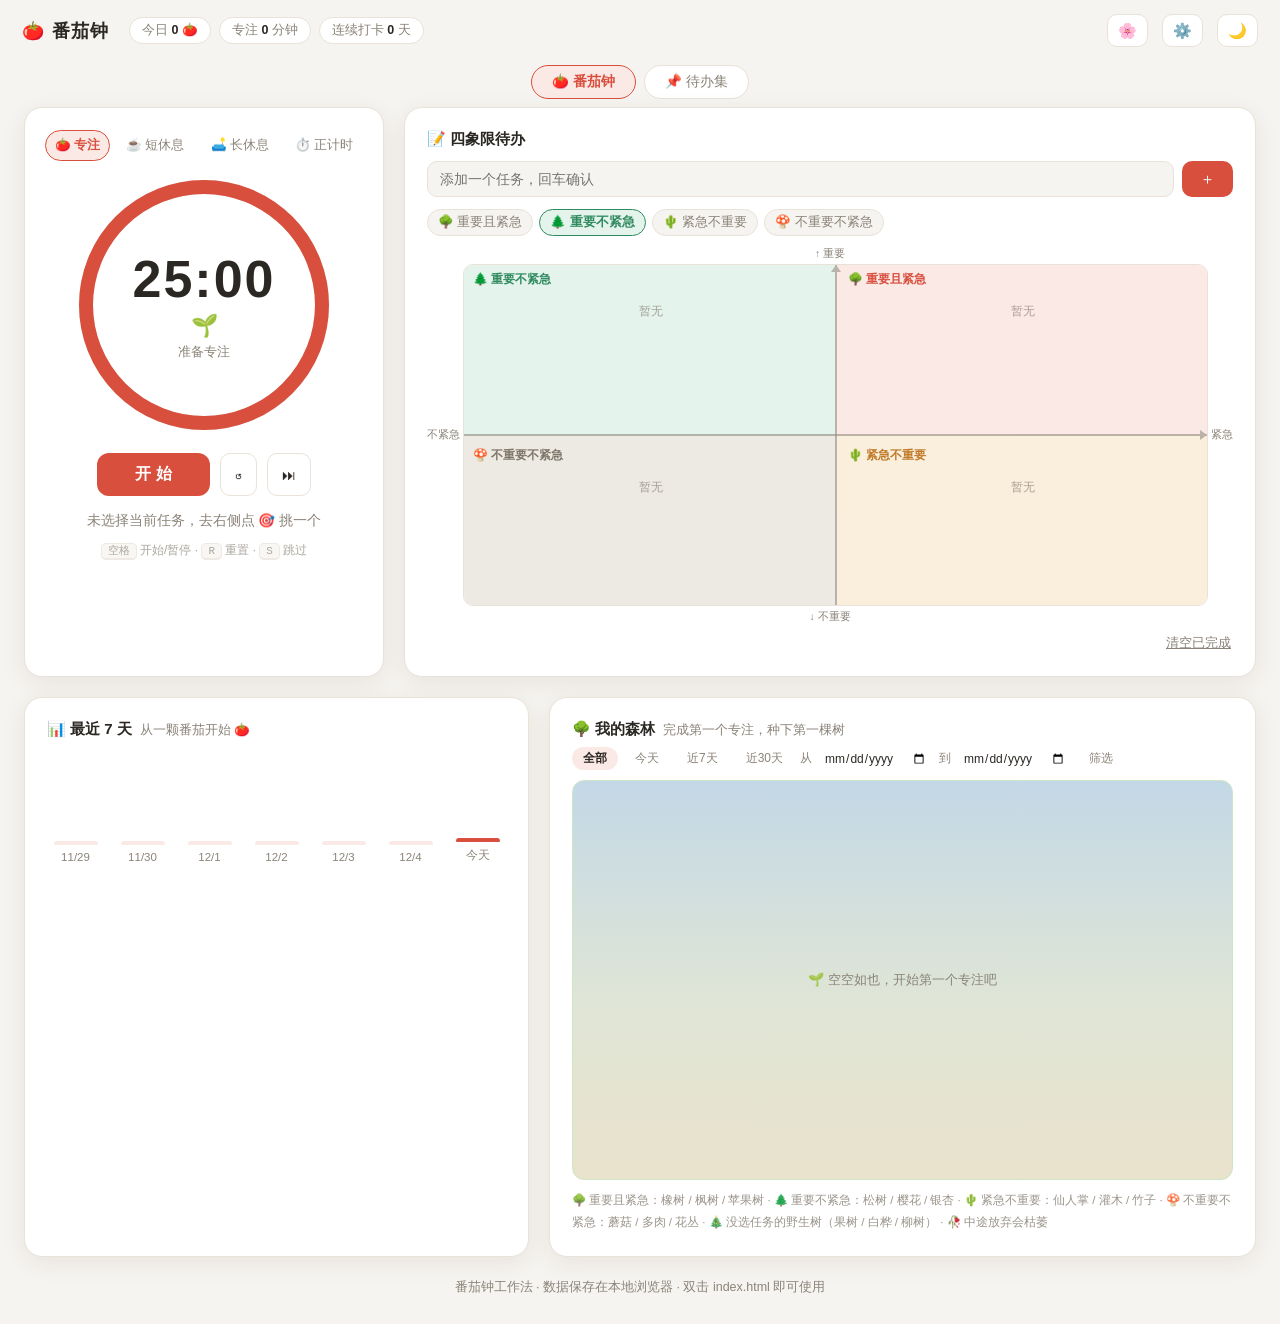
==== tomato/index.html @ 1d515e81 "初始提交" ====
<!DOCTYPE html>
<html lang="zh-CN">
<head>
  <meta charset="UTF-8">
  <meta name="viewport" content="width=device-width, initial-scale=1.0">
  <meta name="description" content="番茄钟工作法：专注计时 + 待办清单 + 每日打卡统计，数据保存在本地浏览器">
  <title>番茄钟 · 专注 + 待办</title>
  <link rel="icon" href="data:image/svg+xml,<svg xmlns='http://www.w3.org/2000/svg' viewBox='0 0 100 100'><text y='.9em' font-size='90'>🍅</text></svg>">
  <script src="xlsx.full.min.js"></script>
  <style>
    :root {
      --bg: #f6f4f0;
      --card: #ffffff;
      --text: #2b2723;
      --muted: #8a8378;
      --line: #e8e2d8;
      --accent: #d94f3d;
      --accent-soft: #fbe9e5;
      --ok: #3d9a6c;
      --ok-soft: #e4f3ec;
      --shadow: 0 6px 24px rgba(60, 40, 20, .08);
    }
    html[data-theme="dark"] {
      --bg: #1c1a18;
      --card: #262320;
      --text: #efe9e1;
      --muted: #9a9184;
      --line: #38332d;
      --accent: #e86850;
      --accent-soft: #3a2723;
      --ok: #5cba8a;
      --ok-soft: #21362b;
      --shadow: 0 6px 24px rgba(0, 0, 0, .35);
    }
    /* 阶段配色：专注红 / 短休绿 / 长休蓝 */
    html[data-phase="focus"]  { --phase: var(--accent); --phase-soft: var(--accent-soft); }
    html[data-phase="short"]  { --phase: var(--ok);     --phase-soft: var(--ok-soft); }
    html[data-phase="long"]   { --phase: #4a7fd4;       --phase-soft: rgba(74, 127, 212, .14); }
    html[data-theme="dark"][data-phase="long"] { --phase: #6f9be0; }

    * { box-sizing: border-box; margin: 0; padding: 0; }
    body {
      font-family: "Microsoft YaHei", "PingFang SC", "Segoe UI", sans-serif;
      background: var(--bg);
      color: var(--text);
      min-height: 100vh;
      transition: background .3s, color .3s;
    }
    button { font-family: inherit; cursor: pointer; }
    input { font-family: inherit; }

    /* ======== 顶栏 ======== */
    .header {
      display: flex; align-items: center; gap: 14px;
      padding: 14px 22px;
    }
    .logo { display: flex; align-items: center; gap: 8px; font-size: 18px; }
    .logo b { letter-spacing: 1px; }
    .header .chips { display: flex; gap: 8px; margin-left: 6px; flex-wrap: wrap; }
    .chip {
      font-size: 12.5px; color: var(--muted);
      background: var(--card); border: 1px solid var(--line);
      border-radius: 999px; padding: 4px 12px;
    }
    .chip b { color: var(--text); }
    .header .spacer { flex: 1; }
    .btn {
      border: 1px solid var(--line); background: var(--card); color: var(--text);
      border-radius: 10px; padding: 8px 14px; font-size: 14px;
      transition: transform .08s, box-shadow .15s;
    }
    .btn:hover { box-shadow: var(--shadow); }
    .btn:active { transform: scale(.97); }
    .btn.icon { padding: 8px 10px; font-size: 15px; line-height: 1; }

    /* ======== 主体布局 ======== */
    .layout {
      display: grid; grid-template-columns: minmax(280px, 360px) minmax(430px, 1fr);
      gap: 20px; align-items: stretch;
      padding: 8px 24px 0;
      max-width: none; margin: 0;
    }
    .card {
      background: var(--card); border: 1px solid var(--line);
      border-radius: 18px; box-shadow: var(--shadow);
      padding: 22px;
    }

    /* ======== 计时器 ======== */
    .modes { display: flex; gap: 6px; justify-content: center; margin-bottom: 14px; }
    .modes button {
      border: 1px solid transparent; background: transparent; color: var(--muted);
      border-radius: 999px; padding: 6px 9px; font-size: 12.5px; white-space: nowrap;
    }
    .modes button.active {
      background: var(--phase-soft); color: var(--phase);
      border-color: var(--phase); font-weight: bold;
    }

    .ring-wrap { display: flex; justify-content: center; }
    .ring-box { position: relative; width: 260px; height: 260px; }
    .ring-box svg { width: 100%; height: 100%; transform: rotate(-90deg); }
    .ring-track { fill: none; stroke: var(--line); }
    .ring-bar {
      fill: none; stroke: var(--phase); stroke-linecap: round;
      transition: stroke-dashoffset .3s linear, stroke .3s;
    }
    .ring-center {
      position: absolute; inset: 0;
      display: flex; flex-direction: column; align-items: center; justify-content: center; gap: 4px;
    }
    .time-text { font-size: 52px; font-weight: bold; font-variant-numeric: tabular-nums; letter-spacing: 2px; cursor: pointer; }
    .time-input {
      width: 150px; font-size: 38px; font-weight: bold; text-align: center;
      border: none; border-bottom: 2px solid var(--phase); background: transparent;
      color: var(--text); outline: none; font-family: inherit;
    }
    .sapling { font-size: 22px; height: 26px; line-height: 1.2; cursor: pointer; }
    .phase-hint { font-size: 13px; color: var(--muted); }

    .controls { display: flex; gap: 10px; justify-content: center; margin-top: 18px; }
    .btn.main {
      background: var(--phase); color: #fff; border: none;
      font-size: 16px; font-weight: bold; padding: 11px 38px; border-radius: 12px;
    }
    .current-task {
      margin-top: 16px; text-align: center; font-size: 13.5px; color: var(--muted);
      min-height: 20px; overflow: hidden; text-overflow: ellipsis; white-space: nowrap;
    }
    .current-task b { color: var(--text); }
    .kbd-hint { text-align: center; font-size: 12px; color: var(--muted); opacity: .7; margin-top: 10px; }
    kbd {
      border: 1px solid var(--line); border-bottom-width: 2px; border-radius: 5px;
      padding: 1px 6px; font-size: 11px; background: var(--bg);
    }

    /* ======== 待办 ======== */
    .todo-card h3 { font-size: 15px; margin-bottom: 12px; display: flex; align-items: center; }
    .todo-card h3 .count { margin-left: auto; font-size: 12.5px; color: var(--muted); font-weight: normal; }
    .todo-add { display: flex; gap: 8px; margin-bottom: 12px; }
    .todo-add input {
      flex: 1; border: 1px solid var(--line); border-radius: 10px;
      background: var(--bg); color: var(--text);
      padding: 9px 12px; font-size: 14px; outline: none;
    }
    .todo-add input:focus { border-color: var(--phase); }
    .todo-add button {
      border: none; background: var(--phase); color: #fff;
      border-radius: 10px; padding: 0 18px; font-size: 15px;
    }
    .q-picker { display: flex; gap: 6px; flex-wrap: wrap; margin-bottom: 10px; }
    .q-picker button {
      border: 1px solid var(--line); background: var(--bg); color: var(--muted);
      border-radius: 999px; padding: 4px 10px; font-size: 12.5px;
    }
    .q-picker button.active { font-weight: bold; color: var(--qc); border-color: var(--qc); background: var(--qbg); }
    .q-picker button[data-q="1"], .quad[data-q="1"] { --qc: #d94f3d; --qbg: #fbe9e5; }
    .q-picker button[data-q="2"], .quad[data-q="2"] { --qc: #2f8a5f; --qbg: #e4f3ec; }
    .q-picker button[data-q="3"], .quad[data-q="3"] { --qc: #c07a28; --qbg: #faeedd; }
    .q-picker button[data-q="4"], .quad[data-q="4"] { --qc: #7d7568; --qbg: #edeae3; }
    html[data-theme="dark"] .q-picker button[data-q="1"], html[data-theme="dark"] .quad[data-q="1"] { --qc: #e86850; --qbg: #3a2723; }
    html[data-theme="dark"] .q-picker button[data-q="2"], html[data-theme="dark"] .quad[data-q="2"] { --qc: #5cba8a; --qbg: #21362b; }
    html[data-theme="dark"] .q-picker button[data-q="3"], html[data-theme="dark"] .quad[data-q="3"] { --qc: #e0a055; --qbg: #3a2f21; }
    html[data-theme="dark"] .q-picker button[data-q="4"], html[data-theme="dark"] .quad[data-q="4"] { --qc: #9a9184; --qbg: #2e2b27; }
    .matrix-wrap { display: flex; flex-direction: column; }
    .ax { font-size: 10.5px; color: var(--muted); line-height: 1.4; }
    .ax-top { text-align: center; margin-bottom: 3px; }
    .ax-bottom { text-align: center; margin-top: 3px; }
    .ax-mid { display: flex; align-items: stretch; gap: 3px; }
    .ax-side { display: flex; align-items: center; flex-shrink: 0; }
    .matrix {
      position: relative; display: grid; grid-template-columns: 1fr 1fr; flex: 1;
      border: 1px solid var(--line); border-radius: 10px; overflow: hidden;
    }
    .axis-v { position: absolute; left: 50%; top: 0; bottom: 0; width: 2px; margin-left: -1px; background: var(--muted); opacity: .55; z-index: 2; }
    .axis-v::before {
      content: ""; position: absolute; top: 0; left: 50%; transform: translateX(-50%);
      border: 5px solid transparent; border-top: 0; border-bottom: 7px solid var(--muted);
    }
    .axis-h { position: absolute; top: 50%; left: 0; right: 0; height: 2px; margin-top: -1px; background: var(--muted); opacity: .55; z-index: 2; }
    .axis-h::after {
      content: ""; position: absolute; right: 0; top: 50%; transform: translateY(-50%);
      border: 5px solid transparent; border-right: 0; border-left: 7px solid var(--muted);
    }
    .quad {
      background: var(--qbg); padding: 8px 8px 10px; min-height: 170px;
      display: flex; flex-direction: column;
    }
    .quad[data-q="2"] { padding: 6px 6px 12px 9px; }
    .quad[data-q="1"] { padding: 6px 9px 12px 12px; }
    .quad[data-q="4"] { padding: 12px 6px 8px 9px; }
    .quad[data-q="3"] { padding: 12px 9px 8px 12px; }
    .quad-qhead {
      display: flex; align-items: center; gap: 4px;
      font-size: 12px; font-weight: bold; color: var(--qc); margin-bottom: 6px;
    }
    .quad-qhead .n { margin-left: auto; font-weight: normal; color: var(--muted); }
    .quad ul { list-style: none; display: flex; flex-direction: column; gap: 4px; }
    .quad .todo-item { padding: 5px; font-size: 12.5px; background: var(--card); gap: 4px; }
    .quad .todo-item.current { background: var(--phase-soft); border-color: var(--phase); }
    .quad .todo-item .pomo { font-size: 11px; }
    .quad-empty { font-size: 11.5px; color: var(--muted); opacity: .7; text-align: center; padding: 10px 0; list-style: none; }
    .qtag { border: none; background: none; font-size: 12px; padding: 0 1px; flex-shrink: 0; }

    /* ======== 截止日期标签 ======== */
    .due-btn { border: none; background: none; padding: 0; font-size: 11px; flex-shrink: 0; }
    .due-btn.none { color: var(--muted); opacity: .45; }
    .due-btn.none:hover { opacity: 1; }
    .due-chip {
      display: inline-block; padding: 2px 7px; border-radius: 999px;
      font-size: 10.5px; font-weight: bold; white-space: nowrap;
    }
    .due-chip.l0 { background: var(--line); color: var(--muted); }
    .due-chip.l1 { background: #fdf3d7; color: #a67c00; }
    .due-chip.l2 { background: #fdeadd; color: #c05621; }
    .due-chip.l3 { background: #fde3e0; color: #d23f30; }
    .due-chip.l4 { background: #d23f30; color: #fff; }
    html[data-theme="dark"] .due-chip.l1 { background: #3a331b; color: #e6c95c; }
    html[data-theme="dark"] .due-chip.l2 { background: #3c2b1a; color: #f0a868; }
    html[data-theme="dark"] .due-chip.l3 { background: #42211d; color: #ff8a7a; }
    html[data-theme="dark"] .due-chip.l4 { background: #6b1f18; color: #ffb3ab; }
    .due-input {
      border: 1px solid var(--line); background: var(--bg); color: var(--text);
      border-radius: 6px; font-size: 11px; padding: 2px 4px; outline: none; flex-shrink: 0;
    }
    .todo-item {
      display: flex; align-items: center; gap: 8px;
      border: 1px solid var(--line); border-radius: 10px; padding: 8px 10px;
      transition: background .15s, border-color .15s;
    }
    .todo-item.current { border-color: var(--phase); background: var(--phase-soft); }
    .todo-item.done { opacity: .5; }
    .todo-item .pick {
      border: none; background: none; font-size: 15px; color: var(--muted);
      padding: 2px 4px; flex-shrink: 0;
    }
    .todo-item.current .pick { color: var(--phase); }
    .todo-item .txt { flex: 1; font-size: 14px; word-break: break-all; cursor: default; }
    .todo-item.done .txt { text-decoration: line-through; }
    .todo-item .pomo { font-size: 12px; color: var(--muted); flex-shrink: 0; }
    .todo-item .del {
      border: none; background: none; color: var(--muted);
      font-size: 13px; padding: 2px 4px; opacity: .6; flex-shrink: 0;
    }
    .todo-item .del:hover { opacity: 1; color: var(--accent); }
    .todo-empty { text-align: center; color: var(--muted); font-size: 13px; padding: 26px 0; }
    .todo-foot { margin-top: 10px; text-align: right; }
    .link-btn {
      border: none; background: none; color: var(--muted); font-size: 12.5px;
      text-decoration: underline; padding: 2px;
    }
    .link-btn:hover { color: var(--accent); }

    /* ======== 最近 7 天 ======== */
    .bottom-grid {
      display: grid; grid-template-columns: minmax(280px, 5fr) 7fr; gap: 20px;
      max-width: none; margin: 20px 0 0; padding: 0 24px;
    }
    /* ======== 我的森林 ======== */
    .forest-card { transition: box-shadow .4s; }
    .forest-card.flash { animation: forest-flash 2.4s ease; }
    @keyframes forest-flash {
      0%, 100% { box-shadow: 0 0 0 0 rgba(217, 79, 61, 0); }
      18%, 62% { box-shadow: 0 0 0 4px rgba(217, 79, 61, .55); }
    }
    .forest-card h3 { font-size: 15px; margin-bottom: 12px; }
    .forest-card h3 span { font-size: 12.5px; color: var(--muted); font-weight: normal; margin-left: 8px; }
    /* 森林时间范围筛选 */
    .forest-filter {
      display: flex; align-items: center; gap: 6px; flex-wrap: wrap;
      margin: -4px 0 10px;
    }
    .ff-btn {
      border: 1.5px solid var(--border); background: var(--card); color: var(--muted);
      border-radius: 999px; padding: 3.5px 11px; font-size: 12px; line-height: 1.3;
      cursor: pointer; transition: .15s;
    }
    .ff-btn:hover { border-color: var(--phase); color: var(--text); }
    .ff-btn.active { border-color: var(--phase); background: var(--phase-soft); color: var(--text); font-weight: 600; }
    .forest-filter input[type="date"] {
      border: 1.5px solid var(--border); border-radius: 8px; background: var(--card);
      color: var(--text); font-size: 12px; padding: 2.5px 6px; font-family: inherit;
    }
    .forest-filter input[type="date"]:focus { outline: none; border-color: var(--phase); }
    .ff-dash { font-size: 11.5px; color: var(--muted); }
    .forest { min-height: 110px; }
    .forest-screen {
      position: relative; height: 400px; border-radius: 12px; overflow: hidden;
      background: linear-gradient(180deg, #c3d8e6 0%, #dfe5d6 55%, #e9e2cc 100%);
      border: 1px solid #cfe6c4;
    }
    html[data-theme="dark"] .forest-screen {
      background: linear-gradient(180deg, #121b29 0%, #17231d 58%, #1c2a20 100%);
      border-color: #2e4033;
    }
    .fs-sun {
      position: absolute; top: 12px; right: 28px; width: 96px; height: 96px; border-radius: 50%;
      background: radial-gradient(circle, rgba(255, 244, 214, .95) 0%, rgba(255, 238, 195, .4) 34%, rgba(255, 238, 195, 0) 68%);
    }
    html[data-theme="dark"] .fs-sun { display: none; }
    .fs-moon {
      display: none; position: absolute; top: 20px; right: 38px; width: 24px; height: 24px; border-radius: 50%;
      background: #d9dee3; box-shadow: inset -5px 3px 0 0 #9aa5ae, 0 0 14px 4px rgba(217, 222, 227, .25);
    }
    html[data-theme="dark"] .fs-moon { display: block; }
    .fs-stars {
      display: none; position: absolute; inset: 0 0 50%;
      background-image:
        radial-gradient(1.4px 1.4px at 12% 30%, rgba(255,255,255,.9) 50%, transparent 51%),
        radial-gradient(1px 1px at 30% 15%, rgba(255,255,255,.7) 50%, transparent 51%),
        radial-gradient(1.5px 1.5px at 55% 24%, rgba(255,255,255,.85) 50%, transparent 51%),
        radial-gradient(1px 1px at 74% 12%, rgba(255,255,255,.6) 50%, transparent 51%),
        radial-gradient(1.2px 1.2px at 88% 30%, rgba(255,255,255,.8) 50%, transparent 51%);
    }
    html[data-theme="dark"] .fs-stars { display: block; }
    .fs-cloud { position: absolute; height: 12px; border-radius: 999px; background: rgba(255, 255, 255, .75); filter: blur(3px); }
    .fs-cloud::before {
      content: ""; position: absolute; top: -6px; left: 12px; width: 20px; height: 20px;
      border-radius: 50%; background: inherit;
    }
    .fs-cloud::after {
      content: ""; position: absolute; top: -4px; right: 14px; width: 15px; height: 15px;
      border-radius: 50%; background: inherit;
    }
    .fs-cloud.c1 { top: 30px; left: 10%; width: 62px; }
    .fs-cloud.c2 { top: 60px; right: 18%; width: 46px; opacity: .7; }
    html[data-theme="dark"] .fs-cloud { background: rgba(255, 255, 255, .06); }
    .fs-hills { position: absolute; left: 0; right: 0; bottom: 0; width: 100%; height: 52%; }
    .hill-back { fill: #b7c9ac; }
    .hill-mid { fill: #94b287; }
    .hill-front { fill: #7fa374; }
    html[data-theme="dark"] .hill-back { fill: #26382c; }
    html[data-theme="dark"] .hill-mid { fill: #20302a; }
    html[data-theme="dark"] .hill-front { fill: #1a2a20; }
    .hill-mist { fill: #f2f7ee; opacity: .3; filter: blur(2px); }
    html[data-theme="dark"] .hill-mist { fill: #a8c4de; opacity: .08; }
    .fs-tree { position: absolute; transform-origin: bottom center; line-height: 0; }
    .fs-tree.new { animation: fadein .6s; }
    @keyframes fadein { from { opacity: 0; } }
    .f-more { position: absolute; right: 8px; bottom: 6px; font-size: 11px; color: var(--muted); z-index: 5; }
    .forest-screen .forest-empty {
      position: absolute; inset: 0; display: flex; align-items: center; justify-content: center;
      padding: 0; color: var(--muted); font-size: 13px;
    }
    @keyframes pop { 0% { transform: scale(0); } 70% { transform: scale(1.5); } 100% { transform: scale(1); } }
    .forest-empty { color: var(--muted); font-size: 13px; text-align: center; padding: 40px 0; }
    .forest-legend { margin-top: 10px; font-size: 11.5px; color: var(--muted); line-height: 1.9; opacity: .85; }
    .week-card h3 { font-size: 15px; margin-bottom: 14px; }
    .week-card h3 span { font-size: 12.5px; color: var(--muted); font-weight: normal; margin-left: 8px; }
    .week-bars { display: flex; align-items: flex-end; gap: 10px; height: 110px; }
    .week-col { flex: 1; display: flex; flex-direction: column; align-items: center; gap: 6px; height: 100%; justify-content: flex-end; }
    .week-bar {
      width: 100%; max-width: 44px; border-radius: 8px 8px 3px 3px;
      background: var(--phase-soft); position: relative; min-height: 3px;
      transition: height .4s;
    }
    .week-bar.today { background: var(--phase); }
    .week-bar .num {
      position: absolute; top: -20px; left: 50%; transform: translateX(-50%);
      font-size: 11.5px; color: var(--muted);
    }
    .week-lbl { font-size: 11.5px; color: var(--muted); }

    footer { text-align: center; color: var(--muted); font-size: 12.5px; padding: 22px 0 28px; }

    /* ======== 设置弹窗 ======== */
    .modal-mask {
      position: fixed; inset: 0; background: rgba(0, 0, 0, .45);
      display: flex; align-items: center; justify-content: center; z-index: 50; padding: 16px;
    }
    .modal-mask[hidden] { display: none; }
    .modal {
      background: var(--card); color: var(--text);
      border-radius: 16px; padding: 22px 24px; width: 100%; max-width: 380px;
      box-shadow: var(--shadow); max-height: 90vh; overflow-y: auto;
    }
    .modal h3 { font-size: 16px; margin-bottom: 16px; }
    .set-row { display: flex; align-items: center; justify-content: space-between; gap: 10px; padding: 8px 0; }
    .set-row label { font-size: 14px; }
    .set-row .sub { display: block; font-size: 12px; color: var(--muted); margin-top: 2px; }
    .set-row input[type="number"] {
      width: 72px; border: 1px solid var(--line); border-radius: 8px;
      background: var(--bg); color: var(--text);
      padding: 6px 8px; font-size: 14px; text-align: center; outline: none;
    }
    .switch { position: relative; width: 44px; height: 24px; flex-shrink: 0; }
    .switch input { opacity: 0; width: 0; height: 0; }
    .switch i {
      position: absolute; inset: 0; background: var(--line); border-radius: 999px;
      transition: background .2s; cursor: pointer;
    }
    .switch i::after {
      content: ""; position: absolute; top: 3px; left: 3px;
      width: 18px; height: 18px; border-radius: 50%; background: #fff;
      transition: left .2s; box-shadow: 0 1px 3px rgba(0,0,0,.3);
    }
    .switch input:checked + i { background: var(--phase); }
    .switch input:checked + i::after { left: 23px; }
    .modal .divider { border: none; border-top: 1px solid var(--line); margin: 12px 0; }
    .modal-actions { display: flex; gap: 8px; justify-content: flex-end; margin-top: 16px; }
    .modal-actions .left { margin-right: auto; display: flex; gap: 8px; }
    .danger { color: var(--accent) !important; }

    /* ======== 生理周期 ======== */
    .p-pred { background: var(--bg); border-radius: 12px; padding: 12px 14px; margin-bottom: 12px; }
    .p-pred .row { display: flex; justify-content: space-between; gap: 10px; font-size: 13px; padding: 3px 0; }
    .p-pred .row .lbl { color: var(--muted); flex-shrink: 0; }
    .p-badge {
      display: inline-block; background: var(--accent-soft); color: var(--accent);
      border-radius: 999px; padding: 3px 12px; font-size: 12.5px; font-weight: bold; margin-bottom: 10px;
    }
    .p-sect { font-size: 12.5px; color: var(--muted); margin: 4px 0 6px; }
    .p-records { max-height: 150px; overflow-y: auto; }
    .p-rec { display: flex; align-items: center; gap: 8px; padding: 6px 4px; font-size: 13.5px; border-bottom: 1px dashed var(--line); }
    .p-rec .len { margin-left: auto; font-size: 12px; color: var(--muted); }
    .p-rec .del { border: none; background: none; color: var(--muted); font-size: 12px; padding: 2px 4px; opacity: .6; }
    .p-rec .del:hover { opacity: 1; color: var(--accent); }
    .p-add { display: flex; gap: 8px; margin: 12px 0; }
    .p-add input[type="date"] {
      flex: 1; border: 1px solid var(--line); border-radius: 10px;
      background: var(--bg); color: var(--text); padding: 8px 10px; font-size: 13.5px; outline: none;
    }
    select {
      border: 1px solid var(--line); border-radius: 8px;
      background: var(--bg); color: var(--text); padding: 6px 8px; font-size: 13px; outline: none;
    }
    .p-disclaim { font-size: 11.5px; color: var(--muted); line-height: 1.8; margin-top: 10px; }
    .p-empty-tip { font-size: 13px; color: var(--muted); text-align: center; padding: 18px 0 8px; }

    /* ======== 树种选择 ======== */
    .tree-grid { display: grid; grid-template-columns: repeat(5, 1fr); gap: 8px; max-height: 56vh; overflow-y: auto; }
    .tree-opt {
      border: 1px solid var(--line); background: var(--bg); color: var(--muted);
      border-radius: 10px; padding: 6px 2px 4px; cursor: pointer;
      display: flex; flex-direction: column; align-items: center; gap: 2px;
      font-size: 11px;
    }
    .tree-opt:hover { border-color: var(--phase); }
    .tree-opt.active { border-color: var(--phase); background: var(--phase-soft); color: var(--text); font-weight: bold; }
    .tree-opt .tree-dice { height: 46px; display: flex; align-items: center; font-size: 26px; }

    /* ======== 视图切换 ======== */
    .views { display: flex; gap: 8px; justify-content: center; padding: 4px 20px 0; }
    .views button {
      border: 1px solid var(--line); background: var(--card); color: var(--muted);
      border-radius: 999px; padding: 7px 20px; font-size: 13.5px;
    }
    .views button.active { color: var(--accent); border-color: var(--accent); background: var(--accent-soft); font-weight: bold; }

    /* ======== 待办集 ======== */
    .sets-page { max-width: 640px; margin: 14px auto 0; padding: 0 20px 10px; display: flex; flex-direction: column; gap: 18px; }
    .set-group { background: var(--card); border: 1px solid var(--line); border-radius: 16px; box-shadow: var(--shadow); overflow: hidden; }
    .set-head { display: flex; align-items: center; gap: 8px; padding: 12px 14px; border-left: 5px solid var(--gc, var(--accent)); }
    .set-head .gname { font-size: 15px; font-weight: bold; }
    .set-head .gstat { font-size: 12px; color: var(--muted); }
    .set-head .spacer { flex: 1; }
    .set-head button { border: none; background: none; color: var(--muted); font-size: 15px; padding: 2px 6px; }
    .set-head button:hover { color: var(--text); }
    .set-body { padding: 0 12px 12px; display: flex; flex-direction: column; gap: 8px; }
    .habit-card {
      display: flex; align-items: center; gap: 10px;
      background: color-mix(in srgb, var(--gc, var(--accent)) 12%, var(--card));
      border: 1px solid var(--line); border-left: 4px solid var(--gc, var(--accent));
      border-radius: 12px; padding: 10px 12px;
    }
    .h-main { flex: 1; min-width: 0; }
    .h-name { font-size: 14.5px; font-weight: bold; overflow: hidden; text-overflow: ellipsis; white-space: nowrap; }
    .h-sub { font-size: 12px; color: var(--muted); margin-top: 2px; }
    .h-ring {
      width: 36px; height: 36px; border-radius: 50%; flex-shrink: 0;
      background: conic-gradient(var(--gc, var(--accent)) calc(var(--p, 0) * 1%), var(--line) 0);
      display: flex; align-items: center; justify-content: center;
    }
    .h-ring i {
      width: 26px; height: 26px; border-radius: 50%; background: var(--card);
      display: flex; align-items: center; justify-content: center;
      font-style: normal; font-size: 8.5px; color: var(--muted);
    }
    .h-btn {
      border: none; background: var(--gc, var(--accent)); color: #fff;
      border-radius: 10px; padding: 8px 14px; font-size: 14px; font-weight: bold; flex-shrink: 0;
    }
    .h-btn:disabled { opacity: .5; }
    .h-mini {
      border: 1px solid var(--line); background: var(--card); color: var(--muted);
      border-radius: 8px; padding: 6px 9px; font-size: 12px; flex-shrink: 0;
    }
    .h-del { border: none; background: none; color: var(--muted); opacity: .55; font-size: 13px; flex-shrink: 0; padding: 4px 2px; }
    .h-del:hover { opacity: 1; color: var(--accent); }
    .h-form { display: flex; gap: 6px; align-items: center; flex-wrap: wrap; }
    .h-form input {
      flex: 1; min-width: 0; border: 1px solid var(--line); border-radius: 10px;
      background: var(--bg); color: var(--text); padding: 8px 10px; font-size: 13px; outline: none;
    }
    .h-form input[type="number"] { flex: 0 0 64px; text-align: center; }
    .h-form select { flex-shrink: 0; font-size: 12.5px; }
    .h-unit { font-size: 11px; color: var(--muted); flex-shrink: 0; align-self: center; }
    .sets-add { display: flex; gap: 8px; justify-content: center; align-items: center; }
    .sets-add button { border: 1px dashed var(--line); background: none; color: var(--muted); border-radius: 12px; padding: 10px 22px; font-size: 13.5px; }
    .sets-add button:hover { color: var(--accent); border-color: var(--accent); }
    .sets-empty { text-align: center; color: var(--muted); font-size: 13px; padding: 40px 0; }

    /* ======== 圆盘取色器 ======== */
    .color-pop {
      position: fixed; z-index: 60; background: var(--card); color: var(--text);
      border: 1px solid var(--line); border-radius: 12px; box-shadow: var(--shadow);
      padding: 12px; width: 176px; display: flex; flex-direction: column; gap: 8px;
    }
    .color-pop[hidden] { display: none; }
    .cp-wrap { position: relative; align-self: center; }
    #wheelCv { width: 150px; height: 150px; border-radius: 50%; cursor: crosshair; display: block; }
    .cp-marker {
      position: absolute; width: 12px; height: 12px; border: 2.5px solid #fff;
      border-radius: 50%; box-shadow: 0 0 4px rgba(0, 0, 0, .5);
      pointer-events: none; transform: translate(-50%, 50%);
    }
    .color-pop input[type="range"] { width: 100%; accent-color: var(--phase); }
    .cp-row { display: flex; align-items: center; gap: 8px; }
    .cp-preview {
      width: 28px; height: 28px; border-radius: 8px; flex-shrink: 0;
      border: 1px solid var(--line); display: inline-block;
    }
    .cp-hex { font-size: 12px; color: var(--muted); text-transform: uppercase; }
    .cp-presets { display: flex; gap: 6px; justify-content: center; }
    .cp-presets i {
      width: 20px; height: 20px; border-radius: 50%; cursor: pointer;
      border: 1px solid rgba(0, 0, 0, .12);
    }
    .cp-presets i:hover { transform: scale(1.15); }
    .cp-actions { display: flex; justify-content: flex-end; gap: 6px; }
    .cp-btn { border: 1px solid var(--line); }

    /* ======== 响应式 ======== */
    @media (max-width: 820px) {
      .layout { grid-template-columns: 1fr; }
      .bottom-grid { grid-template-columns: 1fr; }
      .header { flex-wrap: wrap; }
      .time-text { font-size: 44px; }
    }

    /* 完成时标题闪烁提醒 */
    body.flash .time-text { animation: blink .5s step-end infinite alternate; }
    @keyframes blink { 50% { opacity: .25; } }
  </style>
</head>
<body>

  <!-- ======== 顶栏 ======== -->
  <header class="header">
    <div class="logo"><span>🍅</span><b>番茄钟</b></div>
    <div class="chips">
      <span class="chip">今日 <b id="chipToday">0</b> 🍅</span>
      <span class="chip">专注 <b id="chipMinutes">0</b> 分钟</span>
      <span class="chip">连续打卡 <b id="chipStreak">0</b> 天</span>
    </div>
    <div class="spacer"></div>
    <button class="btn icon" id="periodBtn" title="生理周期">🌸</button>
    <button class="btn icon" id="settingsBtn" title="设置">⚙️</button>
    <button class="btn icon" id="themeBtn" title="切换亮色 / 暗色主题">🌙</button>
  </header>

  <!-- ======== 视图切换 ======== -->
  <nav class="views" id="views">
    <button data-view="timer" class="active" type="button">🍅 番茄钟</button>
    <button data-view="sets" type="button">📌 待办集</button>
  </nav>

  <!-- ======== 番茄钟视图 ======== -->
  <div id="viewTimer">
  <div class="layout">

    <!-- 计时器 -->
    <section class="card">
      <div class="modes" id="modes">
        <button data-phase="focus" class="active" type="button">🍅 专注</button>
        <button data-phase="short" type="button">☕ 短休息</button>
        <button data-phase="long" type="button">🛋️ 长休息</button>
        <button data-phase="up" type="button">⏱️ 正计时</button>
      </div>

      <div class="ring-wrap">
        <div class="ring-box">
          <svg viewBox="0 0 260 260">
            <circle class="ring-track" cx="130" cy="130" r="118" stroke-width="14"></circle>
            <circle class="ring-bar" id="ringBar" cx="130" cy="130" r="118" stroke-width="14"></circle>
          </svg>
            <div class="ring-center">
              <div class="time-text" id="timeText">25:00</div>
              <input class="time-input" id="timeInput" type="number" min="1" max="180" hidden>
              <div class="sapling" id="sapling">🌱</div>
              <div class="phase-hint" id="phaseHint">准备专注</div>
            </div>
        </div>
      </div>

      <div class="controls">
        <button class="btn main" id="startBtn">开 始</button>
        <button class="btn" id="resetBtn" title="重置当前阶段">↺</button>
        <button class="btn" id="skipBtn" title="跳过当前阶段">⏭</button>
      </div>

      <div class="current-task" id="currentTask">未选择当前任务，去右侧点 🎯 挑一个</div>
      <div class="kbd-hint"><kbd>空格</kbd> 开始/暂停 · <kbd>R</kbd> 重置 · <kbd>S</kbd> 跳过</div>
    </section>

    <!-- 待办清单 -->
    <section class="card todo-card">
      <h3>📝 四象限待办 <span class="count" id="todoCount"></span></h3>
      <div class="todo-add">
        <input id="todoInput" type="text" maxlength="80" placeholder="添加一个任务，回车确认" autocomplete="off">
        <button id="todoAddBtn" title="添加">＋</button>
      </div>
      <div class="q-picker" id="qPicker" title="选择新任务放入的象限（横轴：紧急程度，纵轴：重要程度）">
        <button data-q="1" type="button">🌳 重要且紧急</button>
        <button data-q="2" type="button" class="active">🌲 重要不紧急</button>
        <button data-q="3" type="button">🌵 紧急不重要</button>
        <button data-q="4" type="button">🍄 不重要不紧急</button>
      </div>
      <div class="matrix-wrap">
        <div class="ax ax-top">↑ 重要</div>
        <div class="ax-mid">
          <span class="ax ax-side">不紧急</span>
          <div class="matrix" id="matrix">
            <div class="axis-v"></div>
            <div class="axis-h"></div>
          </div>
          <span class="ax ax-side">紧急</span>
        </div>
        <div class="ax ax-bottom">↓ 不重要</div>
      </div>
      <div class="todo-foot"><button class="link-btn" id="clearDoneBtn">清空已完成</button></div>
    </section>
  </div>

  <!-- ======== 统计与森林 ======== -->
  <div class="bottom-grid">
    <section class="card week-card">
      <h3>📊 最近 7 天<span id="weekSummary"></span></h3>
      <div class="week-bars" id="weekBars"></div>
    </section>

    <section class="card forest-card">
      <h3>🌳 我的森林<span id="forestSummary"></span></h3>
      <div class="forest-filter" id="forestFilter">
        <button type="button" class="ff-btn active" data-r="all">全部</button>
        <button type="button" class="ff-btn" data-r="today">今天</button>
        <button type="button" class="ff-btn" data-r="d7">近7天</button>
        <button type="button" class="ff-btn" data-r="d30">近30天</button>
        <span class="ff-dash">从</span><input type="date" id="ffFrom" title="开始日期（含）">
        <span class="ff-dash">到</span><input type="date" id="ffTo" title="结束日期（含）">
        <button type="button" class="ff-btn" data-r="apply">筛选</button>
        <button type="button" class="ff-btn" data-r="clear" hidden>× 清除范围</button>
      </div>
      <div class="forest" id="forestBox"></div>
      <div class="forest-legend">🌳 重要且紧急：橡树 / 枫树 / 苹果树 · 🌲 重要不紧急：松树 / 樱花 / 银杏 · 🌵 紧急不重要：仙人掌 / 灌木 / 竹子 · 🍄 不重要不紧急：蘑菇 / 多肉 / 花丛 · 🎄 没选任务的野生树（果树 / 白桦 / 柳树） · 🥀 中途放弃会枯萎</div>
    </section>
  </div>
  </div><!-- /viewTimer -->

  <!-- ======== 待办集视图 ======== -->
  <div id="viewSets" hidden>
    <div class="sets-page" id="setsPage"></div>
  </div>

  <footer>番茄钟工作法 · 数据保存在本地浏览器 · 双击 index.html 即可使用</footer>

  <!-- ======== 设置弹窗 ======== -->
  <div class="modal-mask" id="settingsMask" hidden>
    <div class="modal">
      <h3>⚙️ 设置</h3>
      <div class="set-row">
        <label>专注时长（分钟）</label>
        <input type="number" id="setFocus" min="1" max="180">
      </div>
      <div class="set-row">
        <label>短休息（分钟）</label>
        <input type="number" id="setShort" min="1" max="60">
      </div>
      <div class="set-row">
        <label>长休息（分钟）</label>
        <input type="number" id="setLong" min="1" max="120">
      </div>
      <div class="set-row">
        <label>每几轮进入长休息</label>
        <input type="number" id="setLongEvery" min="2" max="10">
      </div>
      <div class="set-row">
        <label>截止·红色标签（小时内）</label>
        <input type="number" id="setDueH" min="1" max="72">
      </div>
      <div class="set-row">
        <label>截止·橙色标签（天内）</label>
        <input type="number" id="setDue3" min="1" max="30">
      </div>
      <div class="set-row">
        <label>截止·黄色标签（天内）</label>
        <input type="number" id="setDue7" min="1" max="30">
      </div>
      <hr class="divider">
      <div class="set-row">
        <label>自动开始下一阶段<span class="sub">专注结束自动进入休息，休息结束自动开始下一轮</span></label>
        <span class="switch"><input type="checkbox" id="setAuto"><i></i></span>
      </div>
      <div class="set-row">
        <label>提示音</label>
        <span class="switch"><input type="checkbox" id="setSound" checked><i></i></span>
      </div>
      <div class="set-row">
        <label>桌面通知<span class="sub">需要浏览器授权，页面在后台也能收到</span></label>
        <span class="switch"><input type="checkbox" id="setNotify"><i></i></span>
      </div>
      <hr class="divider">
      <div class="set-row">
        <label>数据备份<span class="sub">导出 / 导入 待办与统计（JSON）</span></label>
        <span>
          <button class="btn icon" id="exportBtn" title="导出备份">⬇️</button>
          <button class="btn icon" id="importBtn" title="导入备份">⬆️</button>
        </span>
      </div>
      <div class="modal-actions">
        <span class="left"><button class="btn danger" id="wipeBtn">清空所有数据</button></span>
        <button class="btn" id="settingsClose">完成</button>
      </div>
    </div>
  </div>
  <!-- ======== 生理周期弹窗 ======== -->
  <div class="modal-mask" id="periodMask" hidden>
    <div class="modal">
      <h3>🌸 生理周期</h3>
      <div id="periodBody"></div>
      <div class="p-add">
        <input type="date" id="pDate">
        <button class="btn" id="pAddBtn">＋ 记录月经第一天</button>
      </div>
      <hr class="divider">
      <div class="set-row">
        <label>经期天数</label>
        <input type="number" id="pLen" min="1" max="14">
      </div>
      <div class="set-row">
        <label>周期天数<span class="sub">自动 = 取最近记录的平均间隔</span></label>
        <span>
          <select id="pMode"><option value="auto">自动</option><option value="manual">手动</option></select>
          <input type="number" id="pManual" min="20" max="45" style="width:62px;">
        </span>
      </div>
      <div class="p-disclaim">以上为日历法估算，仅供日常参考，不构成医学建议，也不能用于避孕；周期受压力、作息、运动等影响会有波动，连续异常请咨询医生。数据只保存在本地浏览器，导出备份时会一并包含。</div>
      <div class="modal-actions"><button class="btn" id="periodClose">完成</button></div>
    </div>
  </div>
  <!-- ======== 圆盘取色器 ======== -->
  <div class="color-pop" id="colorPop" hidden>
    <div class="cp-wrap">
      <canvas id="wheelCv" width="150" height="150"></canvas>
      <div class="cp-marker" id="cpMarker" hidden></div>
    </div>
    <input type="range" id="lightRange" min="15" max="92" value="55" title="明度">
    <div class="cp-row">
      <span class="cp-preview" id="cpPrev"></span>
      <span class="cp-hex" id="cpHex">#000000</span>
    </div>
    <div class="cp-presets" id="cpPresets"></div>
    <div class="cp-actions">
      <button class="btn" id="cpCancel" type="button">取消</button>
      <button class="btn" id="cpOk" type="button">应用</button>
    </div>
  </div>

  <!-- ======== 树种选择弹窗 ======== -->
  <div class="modal-mask" id="treeMask" hidden>
    <div class="modal">
      <h3>🌳 选择树种</h3>
      <div class="tree-grid" id="treeGrid"></div>
      <div class="p-disclaim">选「随机」就按当前任务的象限自动挑一种；选定品种后，之后种的树都用它</div>
      <div class="modal-actions"><button class="btn" id="treeClose">完成</button></div>
    </div>
  </div>
  <input type="file" id="importFile" accept=".json" hidden>

  <script>
  "use strict";

  /* ================================================================
     番茄钟 · 专注计时 + 待办 + 打卡统计
     - 计时基于时间戳（endTime），标签页被浏览器降频也不会走慢
     - 数据统一存 localStorage，跨阶段/跨天自动滚动
  ================================================================ */

  const LS_KEY = "pomodoro.v1";
  const PHASE_NAMES = { focus: "专注", short: "短休息", long: "长休息" };
  const PHASE_HINT  = { focus: "准备专注", short: "喝口水，站起来走走", long: "好好休息一下" };
  // 四象限（横轴：紧急程度，纵轴：重要程度），象限决定种出的树种
  const QUADS = {
    1: { icon: "🌳", name: "重要且紧急" },
    2: { icon: "🌲", name: "重要不紧急" },
    3: { icon: "🌵", name: "紧急不重要" },
    4: { icon: "🍄", name: "不重要不紧急" },
    0: { icon: "🎄", name: "野生树" },
    "-1": { icon: "🥀", name: "枯萎" },
  };
  const TREE_NAMES = {
    "1:0": "橡树", "1:1": "枫树", "1:2": "苹果树", "1:3": "椰子树", "1:4": "芒果树",
    "2:0": "松树", "2:1": "樱花", "2:2": "银杏", "2:3": "雪松", "2:4": "玉兰",
    "3:0": "仙人掌", "3:1": "灌木", "3:2": "竹子", "3:3": "仙人球", "3:4": "芦荟",
    "4:0": "蘑菇", "4:1": "多肉", "4:2": "花丛", "4:3": "四叶草", "4:4": "蕨类",
    "0:0": "果树", "0:1": "白桦", "0:2": "柳树", "0:3": "老榕树", "0:4": "桃树",
    "-1:0": "枯木",
  };
  let newTaskQ = 2; // 新任务默认放入「重要不紧急」

  /* ---------- 数据读写 ---------- */
  const defaultData = () => ({
    settings: {
      focus: 25, short: 5, long: 15, longEvery: 4,
      dueHours: 8, dueDays3: 3, dueDays7: 7,
      treePick: null,        // 手动选定的树种 { q, sp }；null = 按任务象限随机
      autoNext: false, sound: true, notify: false, theme: "light",
    },
    todos: [],            // { id, text, done, count, q: 1重要且紧急 2重要不紧急 3紧急不重要 4不重要不紧急 }
    forest: [],           // 种树记录 { d: "YYYY-MM-DD", q: 象限(0=野生 -1=枯萎), t: 任务名, ts: 时间戳 }
    selectedTaskId: null,
    stats: { byDate: {} }, // { "2026-09-09": { pomodoros, minutes } }
    cycle: 0,              // 本轮已完成专注数（进入长休息后清零）
    period: { starts: [], periodLen: 5, cycleMode: "auto", cycleManual: 28 }, // 生理周期：月经第一天记录
    groups: [],            // 待办集 { id, name, color, collapsed }
    habits: [],            // 习惯 { id, gid, name, target, log: { "YYYY-MM-DD": 次数 } }
  });

  let data = loadData();

  function loadData() {
    try {
      const raw = localStorage.getItem(LS_KEY);
      if (!raw) {
        const fresh = defaultData();
        fresh.groups = [{ id: "g" + Date.now(), name: "生活习惯", color: "#4a7fd4" }];
        return fresh;
      }
      const saved = JSON.parse(raw);
      const base = defaultData();
      // 浅合并 settings，避免旧版本缺字段；旧数据补象限字段
      const merged = {
        ...base, ...saved,
        settings: { ...base.settings, ...(saved.settings || {}) },
        stats: saved.stats || base.stats,
      };
      merged.forest = Array.isArray(merged.forest) ? merged.forest : [];
      merged.period = { ...base.period, ...(saved.period || {}) };
      if (!Array.isArray(merged.period.starts)) merged.period.starts = [];
      // 待办集：首次使用自动建一个默认分组
      if (!Array.isArray(merged.groups) || !merged.groups.length)
        merged.groups = [{ id: "g" + Date.now(), name: "生活习惯", color: "#4a7fd4" }];
      if (!Array.isArray(merged.habits)) merged.habits = [];
      merged.habits.forEach(h => { if (h.mode !== "time") h.mode = "count"; });
      (merged.todos || []).forEach(t => { if (![1, 2, 3, 4].includes(t.q)) t.q = 2; });
      return merged;
    } catch { return defaultData(); }
  }
  const save = () => localStorage.setItem(LS_KEY, JSON.stringify(data));

  const dateKey = (d = new Date()) =>
    `${d.getFullYear()}-${String(d.getMonth() + 1).padStart(2, "0")}-${String(d.getDate()).padStart(2, "0")}`;

  function todayStat() {
    const k = dateKey();
    if (!data.stats.byDate[k]) data.stats.byDate[k] = { pomodoros: 0, minutes: 0 };
    return data.stats.byDate[k];
  }

  /* ---------- 计时状态 ---------- */
  let phase = "focus";       // focus | short | long | up
  let running = false;
  let endAt = 0;             // 倒计时：结束时间戳
  let startAt = 0;           // 正计时：开始时间戳
  let remainMs = 0;          // 暂停时残留
  let tickTimer = null;
  let flashTimer = null;

  const phaseMinutes = p => p === "up" ? 0 : data.settings[{ focus: "focus", short: "short", long: "long" }[p]];
  const phaseMs = p => phaseMinutes(p) * 60000;

  /* ---------- DOM ---------- */
  const $ = id => document.getElementById(id);
  const els = {
    ringBar: $("ringBar"), timeText: $("timeText"), timeInput: $("timeInput"), phaseHint: $("phaseHint"),
    startBtn: $("startBtn"), resetBtn: $("resetBtn"), skipBtn: $("skipBtn"),
    modes: $("modes"), currentTask: $("currentTask"),
    todoInput: $("todoInput"), todoAddBtn: $("todoAddBtn"), matrix: $("matrix"),
    qPicker: $("qPicker"),
    todoCount: $("todoCount"), clearDoneBtn: $("clearDoneBtn"),
    sapling: $("sapling"), forestBox: $("forestBox"), forestSummary: $("forestSummary"),
    forestFilter: $("forestFilter"), ffFrom: $("ffFrom"), ffTo: $("ffTo"),
    chipToday: $("chipToday"), chipMinutes: $("chipMinutes"), chipStreak: $("chipStreak"),
    weekBars: $("weekBars"), weekSummary: $("weekSummary"),
    themeBtn: $("themeBtn"), settingsBtn: $("settingsBtn"), settingsMask: $("settingsMask"),
    settingsClose: $("settingsClose"),
    periodBtn: $("periodBtn"), periodMask: $("periodMask"), periodBody: $("periodBody"),
    periodClose: $("periodClose"), pDate: $("pDate"), pAddBtn: $("pAddBtn"),
    pLen: $("pLen"), pMode: $("pMode"), pManual: $("pManual"),
    views: $("views"), setsPage: $("setsPage"),
    treeMask: $("treeMask"), treeGrid: $("treeGrid"), treeClose: $("treeClose"),
    colorPop: $("colorPop"), wheelCv: $("wheelCv"), cpMarker: $("cpMarker"),
    lightRange: $("lightRange"), cpPrev: $("cpPrev"), cpHex: $("cpHex"),
    cpPresets: $("cpPresets"), cpOk: $("cpOk"), cpCancel: $("cpCancel"),
    setFocus: $("setFocus"), setShort: $("setShort"), setLong: $("setLong"), setLongEvery: $("setLongEvery"),
    setDueH: $("setDueH"), setDue3: $("setDue3"), setDue7: $("setDue7"),
    setAuto: $("setAuto"), setSound: $("setSound"), setNotify: $("setNotify"),
    exportBtn: $("exportBtn"), importBtn: $("importBtn"), importFile: $("importFile"), wipeBtn: $("wipeBtn"),
  };

  const RING_LEN = 2 * Math.PI * 118;
  els.ringBar.style.strokeDasharray = RING_LEN;

  /* ---------- 渲染 ---------- */
  function renderTimer() {
    if (phase === "up") { renderUpTimer(); return; }
    const total = phaseMs(phase);
    const left = running ? Math.max(0, endAt - Date.now()) : remainMs;
    const leftSec = Math.ceil(left / 1000);
    const mm = String(Math.floor(leftSec / 60)).padStart(2, "0");
    const ss = String(leftSec % 60).padStart(2, "0");
    els.timeText.textContent = `${mm}:${ss}`;

    const ratio = total > 0 ? Math.min(1, left / total) : 0;
    els.ringBar.style.strokeDashoffset = RING_LEN * (1 - ratio);

    document.documentElement.dataset.phase = phase;
    els.startBtn.textContent = running ? "暂 停" : (left < total ? "继 续" : "开 始");
    els.phaseHint.textContent = running ? `${PHASE_NAMES[phase]}中…` : PHASE_HINT[phase];

    // 专注时小树随进度生长：🌱 → 🌿 → 🪴
    if (phase === "focus") {
      const p = total > 0 ? 1 - left / total : 0;
      els.sapling.textContent = p < 0.4 ? "🌱" : p < 0.75 ? "🌿" : "🪴";
      els.sapling.style.visibility = "visible";
    } else {
      els.sapling.style.visibility = "hidden";
    }

    // 标签页标题同步，切走也能看到
    document.title = running
      ? `${mm}:${ss} · ${PHASE_NAMES[phase]} — 番茄钟`
      : "番茄钟 · 专注 + 待办";

    // 未计时时点数字可直接自定义时长
    els.timeText.title = !running ? "点击自定义时长（分钟）" : "";
  }

  function editTime() {
    const mins = Math.round(phaseMs(phase) / 60000);
    const input = els.timeInput;
    els.timeText.hidden = true;
    input.hidden = false;
    input.value = mins;
    input.title = "输入分钟数（1~180），回车确认";
    input.focus(); input.select();
    let done = false;
    const finish = saveIt => {
      if (done) return;
      done = true;
      input.hidden = true;
      els.timeText.hidden = false;
      if (saveIt) {
        const v = clampNum(input.value, 1, 180, mins);
        data.settings[phase] = v;   // 写回设置，下次也用这个时长
        save();
        remainMs = v * 60000;
        renderTimer();
      }
    };
    input.onblur = () => finish(true);
    input.onkeydown = e => {
      if (e.key === "Enter") input.blur();
      if (e.key === "Escape") finish(false);
    };
  }
  els.timeText.onclick = () => { if (phase !== "up" && !running) editTime(); };

  function renderCurrentTask() {
    const t = data.todos.find(x => x.id === data.selectedTaskId && !x.done);
    els.currentTask.innerHTML = t
      ? `当前任务：<b>${escapeHtml(t.text)}</b>（🍅 ${t.count}${t.due ? ` · 截止 ${dueInfo(t.due).txt}` : ""}）`
      : "未选择当前任务，去右侧点 🎯 挑一个";
  }

  // 截止日期：算剩余时间和标签级别（0 无色 1 黄 2 橙 3 红 4 过期）
  function dueInfo(due) {
    const [dP, tP] = due.split("T");
    const [y, m, d] = dP.split("-").map(Number);
    const [hh, mm] = (tP || "00:00").split(":").map(Number);
    const diff = new Date(y, m - 1, d, hh, mm).getTime() - Date.now();
    const s = data.settings;
    const fmtDur = v => {
      const hrs = v / 3600000;
      if (hrs < 1) return Math.max(1, Math.round(v / 60000)) + " 分钟";
      if (hrs < 24) return Math.round(hrs) + " 小时";
      return Math.round(hrs / 24) + " 天";
    };
    if (diff < 0) return { lvl: 4, txt: "过期 " + fmtDur(-diff) };
    if (diff <= s.dueHours * 3600000) return { lvl: 3, txt: fmtDur(diff) };
    if (diff <= s.dueDays3 * 86400000) return { lvl: 2, txt: fmtDur(diff) };
    if (diff <= s.dueDays7 * 86400000) return { lvl: 1, txt: Math.round(diff / 86400000) + " 天" };
    return { lvl: 0, txt: due.split("T")[0].slice(5).replace("-", "/") + " 截止" };
  }

  function editDue(li, t) {
    const btn = li.querySelector('[data-act="due"]');
    const input = document.createElement("input");
    input.type = "datetime-local";
    input.value = t.due || "";
    input.className = "due-input";
    btn.replaceWith(input);
    input.focus();
    let done = false;
    const commit = () => {
      if (done) return;
      done = true;
      t.due = input.value || undefined;
      save(); renderTodos();
    };
    input.addEventListener("change", commit);
    input.onblur = commit;
    input.onkeydown = e => {
      if (e.key === "Enter") input.blur();
      if (e.key === "Escape") { input.value = t.due || ""; input.blur(); }
    };
  }

  function renderTodos() {
    const done = data.todos.filter(t => t.done).length;
    els.todoCount.textContent = data.todos.length ? `${data.todos.length - done} 待办 / ${done} 已完成` : "";
    // 只移除象限内容，保留坐标轴线
    els.matrix.querySelectorAll(".quad").forEach(el => el.remove());

    // 矩阵摆放：左上 重要不紧急 / 右上 重要且紧急 / 左下 不重要不紧急 / 右下 紧急不重要
    [2, 1, 4, 3].forEach(q => {
      const list = data.todos.filter(t => t.q === q);
      const quad = document.createElement("div");
      quad.className = "quad";
      quad.dataset.q = q;
      const left = list.filter(t => !t.done).length;
      quad.innerHTML = `<div class="quad-qhead">${QUADS[q].icon} ${QUADS[q].name}<span class="n">${left || ""}</span></div>`;
      const ul = document.createElement("ul");
      if (!list.length) ul.innerHTML = `<li class="quad-empty">暂无</li>`;

      list.forEach(t => {
        const li = document.createElement("li");
        li.className = "todo-item" + (t.id === data.selectedTaskId && !t.done ? " current" : "") + (t.done ? " done" : "");
        li.innerHTML = `
          <button class="pick" title="设为当前任务">${t.id === data.selectedTaskId && !t.done ? "🎯" : "⚪"}</button>
          <span class="txt">${escapeHtml(t.text)}</span>
          <button class="due-btn ${t.due ? "" : "none"}" data-act="due" title="${t.due ? "截止 " + t.due.replace("T", " ") + "，点击修改" : "设置截止日期"}">${t.due ? `<span class="due-chip l${dueInfo(t.due).lvl}">${dueInfo(t.due).txt}</span>` : "📅+"}</button>
          <button class="qtag" title="现在在「${QUADS[t.q].name}」，点击移动到下一个象限">${QUADS[t.q].icon}</button>
          <span class="pomo">${t.count ? "🍅" + t.count : ""}</span>
          <button class="del" title="删除">✕</button>`;
        li.querySelector('[data-act="due"]').onclick = () => editDue(li, t);
        li.querySelector(".pick").onclick = () => {
          data.selectedTaskId = data.selectedTaskId === t.id ? null : t.id;
          save(); renderTodos(); renderCurrentTask();
        };
        li.querySelector(".qtag").onclick = () => {
          t.q = t.q >= 4 ? 1 : t.q + 1;
          save(); renderTodos();
        };
        li.querySelector(".del").onclick = () => {
          data.todos = data.todos.filter(x => x.id !== t.id);
          if (data.selectedTaskId === t.id) data.selectedTaskId = null;
          save(); renderTodos(); renderCurrentTask();
        };
        li.querySelector(".txt").ondblclick = () => editTodo(li, t);
        ul.appendChild(li);
      });
      quad.appendChild(ul);
      els.matrix.appendChild(quad);
    });
  }

  function editTodo(li, t) {
    const span = li.querySelector(".txt");
    const input = document.createElement("input");
    input.value = t.text;
    input.maxLength = 80;
    input.style.cssText = "flex:1;border:1px solid var(--line);border-radius:6px;background:var(--bg);color:var(--text);padding:4px 6px;font-size:13px;outline:none;";
    span.replaceWith(input);
    input.focus(); input.select();
    const commit = () => {
      t.text = input.value.trim() || t.text;
      save(); renderTodos(); renderCurrentTask();
    };
    input.onblur = commit;
    input.onkeydown = e => { if (e.key === "Enter") input.blur(); if (e.key === "Escape") { input.onblur = null; renderTodos(); } };
  }

  function renderStats() {
    const today = data.stats.byDate[dateKey()] || { pomodoros: 0, minutes: 0 };
    els.chipToday.textContent = today.pomodoros;
    els.chipMinutes.textContent = today.minutes;
    els.chipStreak.textContent = calcStreak();
    renderWeek();
  }

  function calcStreak() {
    const by = data.stats.byDate;
    const d = new Date();
    if (!(dateKey(d) in by) || by[dateKey(d)].pomodoros === 0) d.setDate(d.getDate() - 1);
    let streak = 0;
    while (dateKey(d) in by && by[dateKey(d)].pomodoros > 0) { streak++; d.setDate(d.getDate() - 1); }
    return streak;
  }

  function renderWeek() {
    const days = [];
    let total = 0;
    for (let i = 6; i >= 0; i--) {
      const d = new Date(); d.setDate(d.getDate() - i);
      const k = dateKey(d);
      const n = (data.stats.byDate[k] || {}).pomodoros || 0;
      total += n;
      days.push({ label: i === 0 ? "今天" : `${d.getMonth() + 1}/${d.getDate()}`, n });
    }
    const max = Math.max(1, ...days.map(x => x.n));
    els.weekBars.innerHTML = days.map((x, i) => `
      <div class="week-col">
        <div class="week-bar ${i === 6 ? "today" : ""}" style="height:${Math.max(4, x.n / max * 100)}%">
          ${x.n ? `<span class="num">${x.n}</span>` : ""}
        </div>
        <span class="week-lbl">${x.label}</span>
      </div>`).join("");
    els.weekSummary.textContent = total ? `本周共 ${total} 🍅` : "从一颗番茄开始 🍅";
  }

  // 按象限树种画 SVG 小树：sp 为品种（每象限随机 3 种），v 为变体（大小 / 色泽 / 点缀）
  function shadeHex(hex, f) {
    const n = parseInt(hex.slice(1), 16);
    let r = n >> 16 & 255, g2 = n >> 8 & 255, b = n & 255;
    if (f >= 0) { r += (255 - r) * f; g2 += (255 - g2) * f; b += (255 - b) * f; }
    else { r *= 1 + f; g2 *= 1 + f; b *= 1 + f; }
    return "#" + [r, g2, b].map(x => Math.round(x).toString(16).padStart(2, "0")).join("");
  }
  function treeSVG(tr) {
    const v = tr.v || 0, sp = tr.sp || 0;
    const size = [0.8, 1, 1.18][v % 3];
    const G = [["#4a7a58", "#5b8d66", "#6f9f76"], ["#3e6b52", "#517e5f", "#699577"], ["#566f5c", "#6a876e", "#829d85"]];
    const g = G[v % 3];
    const key = tr.q + ":" + sp;
    const u = "u" + (tr.ts || 0).toString(36) + tr.q + "x" + sp + v;
    const dk = (c, f = -.25) => shadeHex(c, f);
    const lt = (c, f = .42) => shadeHex(c, f);
    const defsFor = mid => ({ defs: `<defs><radialGradient id="cg${u}" cx="38%" cy="28%" r="82%"><stop offset="0" stop-color="${lt(mid)}"/><stop offset=".62" stop-color="${mid}"/><stop offset="1" stop-color="${dk(mid)}"/></radialGradient></defs>`, fill: `url(#cg${u})` });
    const trunkOf = (x, top, w) => `<path d="M${x - w} 44 Q ${x - w * .35} ${top + 8} ${x - w * .2} ${top} L ${x + w * .2} ${top} Q ${x + w * .35} ${top + 8} ${x + w} 44 Z" fill="#6d5a4c"/><path d="M${x + w * .12} ${top + 1} Q ${x + w * .28} ${top + 13} ${x + w * .4} 44 L ${x + w} 44 Q ${x + w * .3} ${top + 10} ${x + w * .16} ${top + 1} Z" fill="#59493d"/>`;
    let defs = "";
    let inner = "";

    if (key === "1:0") {       // 橡树：团簇树冠 + 橡果
      const C = defsFor(g[1]); defs = C.defs;
      inner = trunkOf(20, 26, 2.2) + `
        <circle cx="20" cy="16" r="10.5" fill="${C.fill}"/>
        <circle cx="11.5" cy="21" r="7" fill="${C.fill}"/>
        <circle cx="28.5" cy="21" r="7" fill="${C.fill}"/>
        <circle cx="15" cy="10.5" r="6.5" fill="${C.fill}"/>
        <circle cx="25.5" cy="10.5" r="6.5" fill="${C.fill}"/>
        <path d="M12 29 Q 20 33 28 29" stroke="${dk(g[0])}" stroke-width="1.4" fill="none" stroke-linecap="round"/>
        <circle cx="13.5" cy="13" r=".9" fill="${lt(g[2])}"/>
        <circle cx="24" cy="9.5" r=".9" fill="${lt(g[2])}"/>
        <circle cx="29.5" cy="18.5" r=".9" fill="${lt(g[2])}"/>
        <circle cx="8.5" cy="20" r=".8" fill="${lt(g[2])}"/>` +
        (v % 2 ? [[15, 16], [26, 20], [21, 24]].map(p =>
          `<rect x="${p[0] - .4}" y="${p[1] - 3.6}" width=".8" height="1.8" fill="#6d5a4c"/><circle cx="${p[0]}" cy="${p[1]}" r="1.7" fill="#8a6b4f"/><path d="M${p[0] - 1.6} ${p[1] - 1.2} h3.2" stroke="#5c4a3e" stroke-width="1"/>`).join("")
        : "");
    } else if (key === "1:1") { // 枫树：团冠裂叶
      const C = defsFor("#c96a4a"); defs = C.defs;
      inner = trunkOf(20, 26, 2.2) + `
        <circle cx="20" cy="16" r="10.5" fill="${C.fill}"/>
        <circle cx="11.5" cy="21" r="7" fill="${C.fill}"/>
        <circle cx="28.5" cy="21" r="7" fill="${C.fill}"/>
        <path d="M6.5 24 l-4.5 1 4.5 2.5 z" fill="${dk("#c96a4a")}"/>
        <path d="M33.5 24 l4.5 1 -4.5 2.5 z" fill="${dk("#c96a4a")}"/>
        <circle cx="14" cy="12" r=".9" fill="${lt("#d08a62")}"/>
        <circle cx="26" cy="12.5" r=".9" fill="${lt("#d08a62")}"/>` +
        (v % 2 ? `<path d="M30 36 l2.5 -3.5 -1.8 -1 2.6 -2.6" stroke="#c96a4a" stroke-width="1.1" fill="none" stroke-linecap="round"/>` : "");
    } else if (key === "1:2") { // 苹果树：果带高光
      const C = defsFor("#4e7d58"); defs = C.defs;
      inner = trunkOf(20, 26, 2.2) + `
        <circle cx="20" cy="16" r="10.5" fill="${C.fill}"/>
        <circle cx="12" cy="21" r="7" fill="${C.fill}"/>
        <circle cx="28" cy="21" r="7" fill="${C.fill}"/>` +
        [[15, 13], [25, 16], [20, 22], [10.5, 20]].map(p =>
          `<circle cx="${p[0]}" cy="${p[1]}" r="2" fill="#c96f5f"/><circle cx="${p[0] - .6}" cy="${p[1] - .6}" r=".55" fill="#e8b3a6"/>`).join("");
    } else if (key === "2:0") { // 松树：垂缘层塔
      inner = `<path d="M19 36 h2 v8 h-2 z" fill="#6b5747"/>
        <path d="M20 1 L28 13 Q20 11 12 13 Z" fill="${g[0]}"/>
        <path d="M20 8 L31 22 Q20 19.5 9 22 Z" fill="${g[1]}"/>
        <path d="M20 16 L34 33 Q20 30 6 33 Z" fill="${g[2]}"/>
        <path d="M20 24 L31.5 37 Q20 35 8.5 37 Z" fill="${dk(g[2], .12)}"/>
        <path d="M12 13 Q20 15.5 28 13" stroke="${dk(g[0], .25)}" stroke-width=".8" fill="none"/>
        <path d="M9 22 Q20 25 31 22" stroke="${dk(g[1], .25)}" stroke-width=".8" fill="none"/>`;
    } else if (key === "2:1") { // 樱花：枝头朵朵
      const C = defsFor("#d3a4b5"); defs = C.defs;
      const blossom = (x, y, r) => {
        let s = "";
        for (let a = 0; a < 5; a++) {
          const t = (a * 72 - 90) * Math.PI / 180;
          s += `<circle cx="${(x + Math.cos(t) * r).toFixed(1)}" cy="${(y + Math.sin(t) * r).toFixed(1)}" r="${(r * .78).toFixed(1)}" fill="${C.fill}"/>`;
        }
        return s + `<circle cx="${x}" cy="${y}" r="${(r * .5).toFixed(1)}" fill="#c089a0"/>`;
      };
      inner = `<path d="M20 44 V26 M20 32 L12 25 M20 30 L28 24" stroke="#6d5a4c" stroke-width="2" fill="none" stroke-linecap="round"/>`
        + blossom(12, 22, 3.4) + blossom(28, 21, 3.6) + blossom(20, 12.5, 4.2) + blossom(20, 28.5, 3)
        + `<circle cx="33" cy="35" r="1.2" fill="#e0bcc9"/><circle cx="7" cy="33" r="1.1" fill="#e0bcc9"/>`;
    } else if (key === "2:2") { // 银杏：扇形叶
      const fan = (x, y, r, rot, col) => `<path d="M${x - r} ${y} Q ${x} ${y - r * 1.5} ${x + r} ${y} L ${x + r * .28} ${y + r * 1.7} L ${x - r * .28} ${y + r * 1.7} Z" fill="${col}" transform="rotate(${rot} ${x} ${y})"/>`;
      inner = trunkOf(20, 27, 1.7) +
        fan(13.5, 15, 6, -28, "#c9a13b") +
        fan(26.5, 15, 6, 24, "#d9c26a") +
        fan(20, 8.5, 5.5, 0, "#e3cf85") +
        fan(30.5, 25, 5, 55, "#d9c26a") +
        `<path d="M19 34 h2 M20.5 38 h1.5" stroke="#a8862e" stroke-width=".8" stroke-linecap="round"/>`;
    } else if (key === "3:0") { // 仙人掌：棱纹
      inner = `<path d="M11 44 h18 l-2 -5 h-14 z" fill="#b08a80"/>
        <rect x="16" y="14" width="7" height="30" rx="3.5" fill="${g[1]}"/>
        <path d="M18 16 v26 M21 16 v26" stroke="${dk(g[1])}" stroke-width=".9" stroke-linecap="round"/>
        <rect x="7" y="20" width="5" height="12" rx="2.5" fill="${g[2]}"/>
        <path d="M9.5 21.5 v9" stroke="${dk(g[2])}" stroke-width=".8" stroke-linecap="round"/>
        <rect x="7" y="28" width="9" height="4" rx="2" fill="${g[2]}"/>
        <rect x="27" y="16" width="5" height="14" rx="2.5" fill="${g[0]}"/>
        <path d="M29.5 17.5 v11" stroke="${dk(g[0])}" stroke-width=".8" stroke-linecap="round"/>
        <path d="M17.5 12.5 l1 -1.5 M22.5 12.5 l-1 -1.5" stroke="#d9c26a" stroke-width="1" stroke-linecap="round"/>`;
    } else if (key === "3:1") { // 灌木：叶团 + 浆果
      const leafy = (x, y, r, col) => {
        let s = `<circle cx="${x}" cy="${y}" r="${r}" fill="${col}"/>`;
        for (let a = 0; a < 7; a++) {
          const t = a / 7 * Math.PI * 2;
          s += `<circle cx="${(x + Math.cos(t) * r * .8).toFixed(1)}" cy="${(y + Math.sin(t) * r * .8).toFixed(1)}" r="${(r * .4).toFixed(1)}" fill="${col}"/>`;
        }
        return s;
      };
      inner = leafy(14, 36, 7, g[1]) + leafy(25, 34, 8, g[0]) + leafy(19.5, 39, 6, g[2])
        + `<circle cx="16" cy="34" r="1.4" fill="#b5654f"/><circle cx="15.3" cy="33.3" r=".5" fill="#d9987f"/>
        <circle cx="26" cy="32" r="1.4" fill="#b5654f"/><circle cx="25.3" cy="31.3" r=".5" fill="#d9987f"/>
        <circle cx="11.5" cy="35" r=".8" fill="${lt(g[2])}"/><circle cx="28.5" cy="29.5" r=".8" fill="${lt(g[2])}"/>`;
    } else if (key === "3:2") { // 竹子：竹节垂叶
      inner = `<rect x="12" y="8" width="3.5" height="36" rx="1.75" fill="${g[1]}"/>
        <path d="M12 17 h3.5 M12 28 h3.5 M12 38 h3.5" stroke="${dk(g[1])}" stroke-width="1.2"/>
        <rect x="23" y="16" width="3" height="28" rx="1.5" fill="${g[2]}"/>
        <path d="M23 25 h3 M23 35 h3" stroke="${dk(g[2])}" stroke-width="1.1"/>
        <path d="M15 16 q7 -3 12 0 q-7 2.5 -12 0" fill="${g[0]}"/>
        <path d="M8 12 q-5 -2 -6 -7 q6 1 6 7" fill="${g[2]}"/>
        <path d="M24 14 q6 -4 10 -2 q-5 4.5 -10 2" fill="${g[0]}"/>`;
    } else if (key === "4:0") { // 蘑菇：菌伞菌褶草
      inner = `<path d="M14 44 q1 -4 0 -6 M17 44 q2 -4 4 -5 M23 44 q-1 -4 -2 -5" stroke="#8fac7c" stroke-width="1.1" fill="none" stroke-linecap="round"/>
        <rect x="17" y="26" width="6" height="17" rx="3" fill="#d8cdb8"/>
        <path d="M17 30 q3 1.5 6 0" stroke="#c2b49c" stroke-width="1" fill="none"/>
        <path d="M4 28 a16 14 0 0 1 32 0 z" fill="#a86055"/>
        <path d="M4 28 h32" stroke="#8a4c44" stroke-width="1.2"/>
        <path d="M20 14 q-6 1 -9 8" stroke="#c07f72" stroke-width="1.6" fill="none" stroke-linecap="round"/>
        <circle cx="13" cy="20" r="2.4" fill="#fff" opacity=".5"/>
        <circle cx="24" cy="16" r="2" fill="#fff" opacity=".5"/>
        <circle cx="28" cy="23" r="1.8" fill="#fff" opacity=".5"/>`;
    } else if (key === "4:1") { // 多肉：盆栽莲座
      inner = `<path d="M12 44 h16 l-2 -9 h-12 z" fill="#c48b6c"/>
        <rect x="11" y="33" width="18" height="3.5" rx="1.75" fill="#a9785a"/>
        <ellipse cx="13.5" cy="28" rx="4" ry="6" fill="${g[1]}" transform="rotate(-38 13.5 28)"/>
        <ellipse cx="26.5" cy="28" rx="4" ry="6" fill="${g[2]}" transform="rotate(38 26.5 28)"/>
        <ellipse cx="20" cy="25" rx="4" ry="7.5" fill="${g[0]}"/>
        <path d="M20 30 q-1 -4 0 -8 M15.5 29 q1 -3 3 -5 M24.5 29 q-1 -3 -3 -5" stroke="#c4d6c4" stroke-width=".9" fill="none" stroke-linecap="round"/>
        <ellipse cx="20" cy="24" rx="2.2" ry="4.5" fill="#c4d6c4"/>`;
    } else if (key === "4:2") { // 花丛：五瓣小花
      const flower = (x, y, r, c1, c2) => {
        let s = "";
        for (let a = 0; a < 5; a++) {
          const t = (a * 72 - 90) * Math.PI / 180;
          s += `<circle cx="${(x + Math.cos(t) * r).toFixed(1)}" cy="${(y + Math.sin(t) * r).toFixed(1)}" r="${(r * .72).toFixed(1)}" fill="${c1}"/>`;
        }
        return s + `<circle cx="${x}" cy="${y}" r="${(r * .5).toFixed(1)}" fill="${c2}"/>`;
      };
      inner = `<path d="M13 44 q0 -7 0 -11 M20 44 q0 -9 0 -13 M27 44 q0 -7 0 -11" stroke="${g[1]}" stroke-width="1.5" fill="none"/>
        <path d="M16 38 q4 -1 5 -4 M24 38 q-4 -1 -5 -4" stroke="${g[1]}" stroke-width="1" fill="none"/>
        ${flower(13, 30, 2.6, "#c997ab", "#d9c26a")}
        ${flower(20, 27, 3, "#8fb4cc", "#e3cf85")}
        ${flower(27, 30, 2.6, "#cfa86b", "#fff")}`;
    } else if (key === "0:0") { // 野生果树：果带高光
      const C = defsFor(g[1]); defs = C.defs;
      inner = trunkOf(20, 26, 1.8) + `
        <circle cx="20" cy="16" r="10.5" fill="${C.fill}"/>
        <circle cx="13" cy="21" r="6.5" fill="${C.fill}"/>
        <circle cx="27" cy="21" r="6.5" fill="${C.fill}"/>` +
        [[16, 14], [24, 18], [20, 23]].map(p => `<circle cx="${p[0]}" cy="${p[1]}" r="1.8" fill="#d0a468"/><circle cx="${p[0] - .5}" cy="${p[1] - .5}" r=".5" fill="#e9c98f"/>`).join("");
    } else if (key === "0:1") { // 白桦：黑痕细枝
      inner = `<path d="M20 44 V20 M20 30 L15 24 M20 26 L25 21" stroke="#dfe3de" stroke-width="2.4" fill="none" stroke-linecap="round"/>
        <path d="M19 32 l1.5 -1 M18.5 38 l1.5 -1 M21.5 35 l-1.5 -1" stroke="#5c6660" stroke-width="1.1" stroke-linecap="round"/>
        <circle cx="20" cy="13" r="8.5" fill="#9db88a"/>
        <circle cx="14" cy="17" r="5" fill="#b3c9a0"/>
        <circle cx="26" cy="17" r="5" fill="#8fac7c"/>
        <circle cx="17" cy="11" r=".8" fill="#d6e2c8"/>`;
    } else if (key === "0:2") { // 柳树：垂丝
      inner = `<path d="M20 44 V25 M20 25 L13 19 M20 25 L27 19" stroke="#6d5a4c" stroke-width="1.8" fill="none" stroke-linecap="round"/>
        <circle cx="20" cy="13" r="8.5" fill="${g[0]}"/>
        <path d="M13 16 q-3 12 -1 20 M27 16 q3 12 1 20 M20 19 q0 13 0 21 M16 17 q-1 11 0 19 M24 17 q1 11 0 19" stroke="${g[1]}" stroke-width="1.3" fill="none" stroke-linecap="round"/>
        <circle cx="11" cy="26" r=".9" fill="${g[2]}"/><circle cx="29" cy="27" r=".9" fill="${g[2]}"/><circle cx="20" cy="33" r=".9" fill="${g[2]}"/>`;
    } else if (key === "1:3") { // 椰子树：垂叶椰果
      inner = `<path d="M16 44 q2 -20 8 -28" stroke="#a1887f" stroke-width="4" fill="none" stroke-linecap="round"/>
        <path d="M18 18 q3 -3 6.5 -3.5" stroke="#8d7a6a" stroke-width="1" fill="none" stroke-linecap="round"/>
        <path d="M24 15 q-1 -9 -8 -13 q10 2 12 10 q-2 2 -4 3 z" fill="#5b8d66"/>
        <path d="M24 15 q8 -6 15 -4 q-7 6 -13 6 q-1 -1 -2 -2 z" fill="#517e5f"/>
        <path d="M24 15 q9 1 12 8 q-8 1 -13 -5 q0 -2 1 -3 z" fill="#6f9f76"/>
        <path d="M24 15 q-9 1 -13 8 q8 1 13 -5 q0 -2 0 -3 z" fill="#7aa883"/>
        <path d="M24 15 q-4 -8 -12 -9 q6 6 10 10 z" fill="#6f9f76"/>
        <circle cx="21" cy="17.5" r="2.2" fill="#6b5747"/><circle cx="25.5" cy="18.5" r="2.2" fill="#5c4a3e"/>`;
    } else if (key === "1:4") { // 芒果树：垂挂芒果
      const C = defsFor("#4a7a58"); defs = C.defs;
      inner = trunkOf(20, 26, 2) + `
        <circle cx="20" cy="16" r="10.5" fill="${C.fill}"/>
        <circle cx="12.5" cy="21" r="6.8" fill="${C.fill}"/>
        <circle cx="27.5" cy="21" r="6.8" fill="${C.fill}"/>` +
        [[15, 16], [24, 18], [20, 24]].map(p =>
          `<path d="M${p[0]} ${p[1] - 2} q0 -2 1.5 -2.5" stroke="#6d5a4c" stroke-width=".8" fill="none"/><ellipse cx="${p[0]}" cy="${p[1]}" rx="1.8" ry="2.6" fill="#d99a4e"/><ellipse cx="${p[0] - .5}" cy="${p[1] - .8}" rx=".5" ry="1" fill="#e8bd7c"/>`).join("");
    } else if (key === "2:3") { // 雪松：垂枝挂雪
      inner = `<path d="M19 36 h2 v8 h-2 z" fill="#6d4c41"/>
        <path d="M20 1 L27 13 Q20 15 13 13 Z" fill="#2f6e5a"/>
        <path d="M20 8 L30 22 Q20 24.5 10 22 Z" fill="#35796b"/>
        <path d="M20 17 L33 33 Q20 36 7 33 Z" fill="#3d8b7a"/>
        <path d="M13 13 Q20 16.5 27 13" stroke="#e8f4f8" stroke-width="1.8" fill="none" stroke-linecap="round"/>
        <path d="M10 22 Q20 26 30 22" stroke="#e8f4f8" stroke-width="2" fill="none" stroke-linecap="round"/>
        <path d="M7 33 Q20 37.5 33 33" stroke="#e8f4f8" stroke-width="2.2" fill="none" stroke-linecap="round"/>`;
    } else if (key === "2:4") { // 玉兰：枝头紫花
      const bloom = (x, y, r, c1, c2) => {
        let s = "";
        for (let a = 0; a < 5; a++) {
          const t = (a * 72 - 90) * Math.PI / 180;
          s += `<ellipse cx="${(x + Math.cos(t) * r * .85).toFixed(1)}" cy="${(y + Math.sin(t) * r * .85).toFixed(1)}" rx="${(r * .58).toFixed(1)}" ry="${(r * .44).toFixed(1)}" fill="${c1}" transform="rotate(${a * 72} ${x} ${y})"/>`;
        }
        return s + `<circle cx="${x}" cy="${y}" r="${(r * .38).toFixed(1)}" fill="${c2}"/>`;
      };
      inner = `<path d="M20 44 V26 M20 32 L13 26 M20 30 L27 25 M13 26 L9 22" stroke="#6d5a4c" stroke-width="2" fill="none" stroke-linecap="round"/>`
        + bloom(20, 15, 4.4, "#cdb3da", "#9a6fae") + bloom(11, 24, 3.8, "#b48cc4", "#8a5f9e") + bloom(28, 23, 3.8, "#cdb3da", "#9a6fae");
    } else if (key === "3:3") { // 仙人球：棱刺顶花
      inner = `<path d="M12 44 h16 l-2 -8 h-12 z" fill="#c48b6c"/>
        <rect x="14" y="36" width="12" height="2" rx="1" fill="#a9785a"/>
        <circle cx="20" cy="28" r="9" fill="#7aa883"/>
        <path d="M20 19 v18 M13.5 22 q-2 6 0 13 M26.5 22 q2 6 0 13" stroke="#517e5f" stroke-width="1" fill="none" stroke-linecap="round"/>
        <path d="M20 20 v-3 M14 23 l-2.5 -2 M26 23 l2.5 -2 M12 30 h-3 M28 30 h3" stroke="#e3cf85" stroke-width="1" stroke-linecap="round"/>
        <circle cx="20" cy="17" r="2.5" fill="#cf9dae"/>`;
    } else if (key === "3:4") { // 芦荟：厚叶白斑
      inner = `<path d="M13 44 h14 l-1.5 -7 h-11 z" fill="#c48b6c"/>
        <ellipse cx="20" cy="27" rx="3" ry="11" fill="#6f9f76"/>
        <ellipse cx="13" cy="30" rx="3" ry="8" fill="#558b2f" transform="rotate(-28 13 30)"/>
        <ellipse cx="27" cy="30" rx="3" ry="8" fill="#8fac7c" transform="rotate(28 27 30)"/>
        <ellipse cx="20" cy="26" rx="1.2" ry="8" fill="#dcedc8" opacity=".7"/>
        <path d="M17.5 24 l1 4 M22.5 24 l-1 4" stroke="#dcedc8" stroke-width=".7" stroke-linecap="round" opacity=".8"/>`;
    } else if (key === "4:3") { // 四叶草：心形叶
      const heart = (x, y, r, col) => `<path d="M${x} ${y + r} C ${x - r * 1.6} ${y}, ${x - r * .5} ${y - r * 1.2}, ${x} ${y - r * .1} C ${x + r * .5} ${y - r * 1.2}, ${x + r * 1.6} ${y}, ${x} ${y + r} Z" fill="${col}"/>`;
      inner = `<path d="M14 44 q0 -8 3 -11 M26 44 q0 -8 -3 -11 M20 44 q0 -10 0 -13" stroke="#5b8d66" stroke-width="1.4" fill="none"/>
        ${heart(13, 28, 2.8, "#5b8d66")}${heart(27, 31, 2.6, "#6a876e")}
        ${heart(17.8, 22, 2.6, "#6f9f76")}${heart(22.6, 22, 2.6, "#6f9f76")}${heart(20.2, 25, 2.6, "#7aa883")}${heart(20.2, 19.6, 2.4, "#829d85")}
        <circle cx="20.2" cy="22" r="1" fill="#dcedc8"/>`;
    } else if (key === "4:4") { // 蕨类：羽叶卷芽
      inner = `<path d="M20 44 q1 -14 3 -24 q.5 -4 3 -6" stroke="#5b8d66" stroke-width="1.4" fill="none" stroke-linecap="round"/>
        <path d="M25.5 14 a2.4 2.4 0 1 1 2 -3" stroke="#6f9f76" stroke-width="1.2" fill="none"/>
        <ellipse cx="16.5" cy="36" rx="4.5" ry="1.7" fill="#6f9f76" transform="rotate(22 16.5 36)"/>
        <ellipse cx="24" cy="34" rx="4.2" ry="1.7" fill="#7aa883" transform="rotate(-22 24 34)"/>
        <ellipse cx="17.5" cy="29" rx="3.8" ry="1.5" fill="#6f9f76" transform="rotate(28 17.5 29)"/>
        <ellipse cx="23.5" cy="27.5" rx="3.4" ry="1.5" fill="#7aa883" transform="rotate(-28 23.5 27.5)"/>
        <ellipse cx="19" cy="23" rx="3" ry="1.4" fill="#8fb89a" transform="rotate(30 19 23)"/>
        <ellipse cx="23" cy="21.5" rx="2.7" ry="1.3" fill="#8fb89a" transform="rotate(-30 23 21.5)"/>
        <ellipse cx="20.5" cy="18" rx="2.2" ry="1.2" fill="#9db88a" transform="rotate(35 20.5 18)"/>`;
    } else if (key === "0:3") { // 老榕树：巨冠气根
      inner = `<ellipse cx="20" cy="12" rx="16" ry="8.5" fill="#33691e"/>
        <ellipse cx="11" cy="17" rx="6.5" ry="5.5" fill="#3e6b52"/>
        <ellipse cx="29" cy="17" rx="6.5" ry="5.5" fill="#517e5f"/>
        <path d="M14 44 v-14 M26 44 v-16 M20 44 v-18" stroke="#5c4a3e" stroke-width="2.6" fill="none"/>
        <path d="M16 44 v-11 M24 44 v-10 M18 44 v-8" stroke="#7a6455" stroke-width=".9" fill="none"/>
        <circle cx="14" cy="9" r=".8" fill="#6a876e"/><circle cx="26" cy="10" r=".8" fill="#6a876e"/>`;
    } else if (key === "0:4") { // 桃树：粉冠桃果
      inner = `<rect x="18.5" y="27" width="3" height="17" rx="1.5" fill="#6d5a4c"/>
        <circle cx="20" cy="16" r="11" fill="#e0bcc9"/>
        <circle cx="13" cy="21" r="7" fill="#cf9dae"/>
        <circle cx="27" cy="21" r="7" fill="#e8d5da"/>
        <circle cx="16" cy="15" r="2" fill="#d9987f"/>
        <circle cx="24" cy="19" r="2" fill="#cc8a70"/>` +
        (v % 2 ? `<circle cx="31" cy="35" r="1.1" fill="#e8d5da"/>` : "");
    } else {                    // 枯木
      inner = `<path d="M20 44 v-20" stroke="#6d5a4c" stroke-width="3.5" stroke-linecap="round" fill="none"/>
        <path d="M20 30 l-7 -6 M20 26 l6 -7 M20 34 l-5 -3 M20 38 l4 -2" stroke="#8d7a6a" stroke-width="1.8" stroke-linecap="round" fill="none"/>
        <path d="M20 24 q-5 -6 1 -10 q4 5 -1 10" fill="#b3a48f"/>
        <path d="M12 44 q2 -3 4 0 M26 44 q2 -3 4 0" stroke="#8fac7c" stroke-width="1" fill="none"/>`;
    }
    const w = Math.round(40 * size), h = Math.round(46 * size);
    return `<svg width="${w}" height="${h}" viewBox="0 0 40 46">${defs}<ellipse cx="20" cy="44.6" rx="13" ry="1.8" fill="rgba(70, 55, 30, .16)"/>${inner}</svg>`;
  }

  /* ---------- 森林时间范围筛选 ---------- */
  let forestRange = { from: "", to: "", preset: "all" };   // 空 = 全部
  const dkeyOf = dt =>
    `${dt.getFullYear()}-${String(dt.getMonth() + 1).padStart(2, "0")}-${String(dt.getDate()).padStart(2, "0")}`;
  const dkeyOffset = days => { const t = new Date(); t.setDate(t.getDate() + days); return dkeyOf(t); };
  const inForestRange = tr =>
    (!forestRange.from || tr.d >= forestRange.from) && (!forestRange.to || tr.d <= forestRange.to);
  function applyForestRange(from, to, preset) {
    forestRange = { from: from || "", to: to || "", preset: preset || "custom" };
    syncForestFilter();
    renderForest();
  }
  function syncForestFilter() {
    els.forestFilter.querySelectorAll(".ff-btn[data-r]").forEach(b => {
      b.classList.toggle("active", b.dataset.r === forestRange.preset);
    });
    els.ffFrom.value = forestRange.from;
    els.ffTo.value = forestRange.to;
    els.forestFilter.querySelector('[data-r="clear"]').hidden = forestRange.preset === "all";
  }

  function renderForest() {
    const total = data.forest.length;
    const list = data.forest.filter(inForestRange);      // 范围内的树
    const ranged = forestRange.from || forestRange.to;
    const withered = list.filter(t => t.q === -1).length;
    const todayN = list.filter(t => t.d === dateKey()).length;
    els.forestSummary.textContent = ranged
      ? (list.length
        ? `范围 ${forestRange.from || "…"} ~ ${forestRange.to || "…"}：${list.length} 棵${withered ? `（🥀 ${withered}）` : ""} · 今天 ${todayN} 棵`
        : `范围 ${forestRange.from || "…"} ~ ${forestRange.to || "…"} 内还没有树`)
      : (total
        ? `共 ${total} 棵${withered ? `（🥀 ${withered}）` : ""} · 今天 ${todayN} 棵`
        : "完成第一个专注，种下第一棵树");

    if (!list.length) {
      els.forestBox.innerHTML = `<div class="forest-screen"><div class="forest-empty">${
        ranged ? "🕰️ 这个范围内没有树，换个时间段试试" : "🌱 空空如也，开始第一个专注吧"}</div></div>`;
      return;
    }

    // 一整块风景屏幕：树按种植时间的伪随机位置散落在山坡上，越靠下（越近）越大
    const MAX = 60;
    const shown = list.slice(-MAX);
    const older = list.length - shown.length;
    const now = Date.now();
    const today = dateKey();
    const treesHtml = shown.map(tr => {
      const x = 3 + ((tr.ts % 89) / 89) * 90;                // 3~93%
      const depth = (Math.floor(tr.ts / 89) % 100) / 100;     // 0~1 越大越近
      const bottom = 3 + depth * 26;                          // 3~29%
      const scale = (0.72 + depth * 0.55).toFixed(2);
      const z = Math.round(10 + bottom);
      // 空气透视：越远的树越褪色、越淡
      const filt = depth < 0.34 ? "saturate(.55) brightness(1.07) opacity(.8)"
        : depth < 0.67 ? "saturate(.78) opacity(.92)" : "none";
      const fresh = tr.d === today && now - tr.ts < 60000;
      const tip = `${tr.d} · ${QUADS[tr.q] ? QUADS[tr.q].name : "树"}${tr.t ? " · " + tr.t : ""}`;
      return `<span class="fs-tree${fresh ? " new" : ""}" style="left:${x.toFixed(1)}%;bottom:${bottom.toFixed(1)}%;z-index:${z};transform:scale(${scale});filter:${filt}" title="${escapeHtml(tip)}">${treeSVG(tr)}</span>`;
    }).join("");
    els.forestBox.innerHTML = `
      <div class="forest-screen">
        <div class="fs-sun"></div><div class="fs-moon"></div><div class="fs-stars"></div>
        <div class="fs-cloud c1"></div><div class="fs-cloud c2"></div>
        <svg class="fs-hills" viewBox="0 0 400 120" preserveAspectRatio="none">
          <path class="hill-back" d="M0 48 Q 80 12 190 44 T 400 34 V120 H0 Z"/>
          <path class="hill-mid" d="M0 70 Q 110 38 230 64 T 400 56 V120 H0 Z"/>
          <path class="hill-front" d="M0 92 Q 120 60 250 84 T 400 78 V120 H0 Z"/>
          <rect class="hill-mist" x="0" y="50" width="400" height="18"/>
        </svg>
        ${treesHtml}
        ${older ? `<span class="f-more" title="更早的树都在这片土地里">+${older}</span>` : ""}
      </div>`;
  }

  const escapeHtml = s => s.replace(/[&<>"']/g, c =>
    ({ "&": "&amp;", "<": "&lt;", ">": "&gt;", '"': "&quot;", "'": "&#39;" }[c]));

  /* ---------- 计时核心 ---------- */
  function startTick() {
    stopTick();
    tickTimer = setInterval(() => {
      if (phase === "up") { renderTimer(); return; }
      if (Date.now() >= endAt) completePhase();
      else renderTimer();
    }, 250);
  }
  function stopTick() { if (tickTimer) { clearInterval(tickTimer); tickTimer = null; } }

  function start() {
    if (running) return;
    if (phase === "up") { startAt = Date.now(); running = true; startTick(); renderTimer(); return; }
    const total = phaseMs(phase);
    if (remainMs <= 0 || remainMs >= total) remainMs = total;
    endAt = Date.now() + remainMs;
    running = true;
    startTick(); renderTimer();
  }
  function pause() {
    if (!running || phase === "up") return;
    remainMs = Math.max(0, endAt - Date.now());
    running = false;
    stopTick(); renderTimer();
  }
  function resetPhase() {
    // 专注计时中重置：小树枯萎（没开跑的重置不算）
    if (running && phase === "focus") {
      const task = data.todos.find(x => x.id === data.selectedTaskId && !x.done);
      data.forest.push({ d: dateKey(), q: -1, sp: 0, t: task ? task.text : "", ts: Date.now(), v: Math.floor(Math.random() * 3) });
      save(); renderForest();
      flashTitle("🥀 树枯萎了…下次坚持到底");
    }
    running = false; stopTick();
    remainMs = phaseMs(phase);
    document.body.classList.remove("flash");
    renderTimer();
  }
  function switchPhase(p, autostart) {
    phase = p;
    remainMs = phaseMs(p);
    running = false; stopTick();
    document.body.classList.remove("flash");
    document.querySelectorAll("#modes button").forEach(b =>
      b.classList.toggle("active", b.dataset.phase === p));
    renderTimer();
    if (autostart) start();
  }

  function completePhase() {
    running = false; stopTick();
    remainMs = 0;
    playSound(phase);
    notifyDesktop(phase);

    if (phase === "focus") {
      // 计入统计
      const st = todayStat();
      st.pomodoros += 1;
      st.minutes += phaseMinutes("focus");
      data.cycle += 1;
      const task = data.todos.find(x => x.id === data.selectedTaskId && !x.done);
      if (task) task.count += 1;
      // 种树：手动选过树种就用固定的，否则按任务象限随机
      const tr = pickTree(task);
      data.forest.push({ d: dateKey(), q: tr.q, sp: tr.sp, t: task ? task.text : "", ts: Date.now(), v: Math.floor(Math.random() * 3) });
      save();
      renderStats(); renderTodos(); renderCurrentTask(); renderForest();

      const useLong = data.cycle >= data.settings.longEvery;
      if (useLong) data.cycle = 0;
      flashTitle(`🍅 专注完成！种下${TREE_NAMES[tr.q + ":" + tr.sp]}`);
      switchPhase(useLong ? "long" : "short", data.settings.autoNext);
    } else {
      flashTitle("☕ 休息结束，开始下一轮");
      switchPhase("focus", data.settings.autoNext);
    }
  }

  function renderUpTimer() {
    document.documentElement.dataset.phase = "focus"; // 沿用专注红
    const elapsed = running ? Date.now() - startAt : 0;
    const totalSec = Math.floor(elapsed / 1000);
    const hh = Math.floor(totalSec / 3600);
    const mm = String(Math.floor((totalSec % 3600) / 60)).padStart(2, "0");
    const ss = String(totalSec % 60).padStart(2, "0");
    els.timeText.textContent = hh > 0 ? `${hh}:${mm}:${ss}` : `${mm}:${ss}`;
    els.ringBar.style.strokeDashoffset = 0; // 满环
    els.startBtn.textContent = running ? "结 束" : "开 始";
    els.phaseHint.textContent = running
      ? `正计时中 · 已专注 ${Math.floor(totalSec / 60)} 分钟`
      : "不限时长，随时开始";
    const mins = Math.floor(elapsed / 60000);
    els.sapling.textContent = mins < 5 ? "🌱" : mins < 20 ? "🌿" : "🪴";
    els.sapling.style.visibility = "visible";
    document.title = running
      ? `⏱ ${els.timeText.textContent} · 正计时 — 番茄钟`
      : "番茄钟 · 专注 + 待办";
  }

  function finishCountUp() {
    const mins = Math.floor((Date.now() - startAt) / 60000);
    running = false; stopTick();
    if (mins < 1) {
      flashTitle("⏱ 不足 1 分钟，这次就不记录啦");
      switchPhase("up", false);
      return;
    }
    // 时长始终入账；满 5 分钟种树，满 25 分钟按一个番茄计
    const st = todayStat();
    st.minutes += mins;
    const task = data.todos.find(x => x.id === data.selectedTaskId && !x.done);
    let extra = "";
    if (mins >= 5) {
      const tr = pickTree(task);
      data.forest.push({ d: dateKey(), q: tr.q, sp: tr.sp, t: task ? task.text : "", ts: Date.now(), v: Math.floor(Math.random() * 3) });
      extra = "，种下一棵树";
      if (mins >= 25) {
        st.pomodoros += 1;
        data.cycle += 1;
        if (task) task.count += 1;
        extra = "，计 🍅×1";
      }
    }
    const useLong = mins >= 25 && data.cycle >= data.settings.longEvery;
    if (useLong) data.cycle = 0;
    save();
    renderStats(); renderTodos(); renderCurrentTask(); renderForest();
    flashTitle(`⏱ 正计时结束：${mins} 分钟${extra}`);
    switchPhase(useLong ? "long" : "short", false);
  }

  function flashTitle(msg) {
    document.body.classList.add("flash");
    const restore = document.title;
    let flip = false;
    clearInterval(flashTimer);
    flashTimer = setInterval(() => {
      document.title = flip ? restore : `🔔 ${msg}`;
      flip = !flip;
    }, 900);
    // 15 秒后停止闪烁，恢复常规标题（若计时已重启会被 renderTimer 覆盖）
    setTimeout(() => { clearInterval(flashTimer); document.body.classList.remove("flash"); }, 15000);
  }

  /* ---------- 提示音（Web Audio 合成，无需音频文件） ---------- */
  function playSound(p) {
    if (!data.settings.sound) return;
    try {
      const ctx = new (window.AudioContext || window.webkitAudioContext)();
      const notes = p === "focus" ? [660, 880, 1100] : [880, 660];
      notes.forEach((f, i) => {
        const osc = ctx.createOscillator();
        const gain = ctx.createGain();
        osc.type = "sine"; osc.frequency.value = f;
        const t0 = ctx.currentTime + i * 0.28;
        gain.gain.setValueAtTime(0.0001, t0);
        gain.gain.exponentialRampToValueAtTime(0.25, t0 + 0.03);
        gain.gain.exponentialRampToValueAtTime(0.0001, t0 + 0.24);
        osc.connect(gain).connect(ctx.destination);
        osc.start(t0); osc.stop(t0 + 0.26);
      });
      setTimeout(() => ctx.close(), notes.length * 300 + 400);
    } catch { /* 无声环境忽略 */ }
  }

  function notifyDesktop(p) {
    if (!data.settings.notify || !("Notification" in window) || Notification.permission !== "granted") return;
    const msg = p === "focus" ? { title: "🍅 专注完成！", body: "休息一下吧" }
                              : { title: "☕ 休息结束", body: "准备好开始下一轮专注" };
    new Notification(msg.title, { body: msg.body });
  }

  /* ---------- 事件绑定 ---------- */
  els.startBtn.onclick = () => {
    if (phase === "up" && running) { finishCountUp(); return; }
    running ? pause() : start();
  };

  els.resetBtn.onclick = resetPhase;
  els.skipBtn.onclick = () => {
    if (phase === "focus") {
      // 跳过不计入统计，也不算完成一轮
      switchPhase(data.cycle >= data.settings.longEvery ? "long" : "short", data.settings.autoNext);
    } else {
      switchPhase("focus", data.settings.autoNext);
    }
  };

  els.modes.onclick = e => {
    const btn = e.target.closest("button[data-phase]");
    if (btn) switchPhase(btn.dataset.phase, false);
  };

  function addTodo() {
    const text = els.todoInput.value.trim();
    if (!text) return;
    data.todos.unshift({ id: Date.now() + "" + Math.floor(Math.random() * 1e4), text, done: false, count: 0, q: newTaskQ });
    els.todoInput.value = "";
    save(); renderTodos();
  }
  els.todoAddBtn.onclick = addTodo;
  els.todoInput.onkeydown = e => { if (e.key === "Enter") addTodo(); };
  els.qPicker.onclick = e => {
    const btn = e.target.closest("button[data-q]");
    if (!btn) return;
    newTaskQ = parseInt(btn.dataset.q, 10);
    els.qPicker.querySelectorAll("button").forEach(b => b.classList.toggle("active", b === btn));
  };
  els.clearDoneBtn.onclick = () => {
    if (!data.todos.some(t => t.done)) return;
    data.todos = data.todos.filter(t => !t.done);
    save(); renderTodos();
  };

  els.themeBtn.onclick = () => {
    data.settings.theme = data.settings.theme === "dark" ? "light" : "dark";
    save(); applyTheme();
  };
  function applyTheme() {
    const dark = data.settings.theme === "dark";
    document.documentElement.dataset.theme = data.settings.theme;
    els.themeBtn.textContent = dark ? "☀️" : "🌙";
  }

  /* ---------- 设置 ---------- */
  els.settingsBtn.onclick = () => {
    const s = data.settings;
    els.setFocus.value = s.focus; els.setShort.value = s.short;
    els.setLong.value = s.long; els.setLongEvery.value = s.longEvery;
    els.setDueH.value = s.dueHours; els.setDue3.value = s.dueDays3; els.setDue7.value = s.dueDays7;
    els.setAuto.checked = s.autoNext; els.setSound.checked = s.sound; els.setNotify.checked = s.notify;
    els.settingsMask.hidden = false;
  };
  els.settingsClose.onclick = () => {
    const s = data.settings;
    const clamp = (v, lo, hi, dft) => { v = parseInt(v, 10); return isNaN(v) ? dft : Math.min(hi, Math.max(lo, v)); };
    s.focus = clamp(els.setFocus.value, 1, 180, 25);
    s.short = clamp(els.setShort.value, 1, 60, 5);
    s.long = clamp(els.setLong.value, 1, 120, 15);
    s.longEvery = clamp(els.setLongEvery.value, 2, 10, 4);
    s.dueHours = clamp(els.setDueH.value, 1, 72, 8);
    s.dueDays3 = clamp(els.setDue3.value, 1, 30, 3);
    s.dueDays7 = clamp(els.setDue7.value, 1, 30, 7);
    s.autoNext = els.setAuto.checked;
    s.sound = els.setSound.checked;
    const wantNotify = els.setNotify.checked;
    if (wantNotify && "Notification" in window && Notification.permission === "default") {
      Notification.requestPermission().then(p => { s.notify = p === "granted"; save(); renderTimer(); });
    } else { s.notify = wantNotify; }
    if (data.cycle >= s.longEvery) data.cycle = 0;
    save(); renderTodos(); renderCurrentTask();
    if (!running) resetPhase();
    els.settingsMask.hidden = true;
  };
  els.settingsMask.onclick = e => { if (e.target === els.settingsMask) els.settingsClose.onclick(); };

  els.exportBtn.onclick = () => {
    const blob = new Blob([JSON.stringify(data, null, 2)], { type: "application/json" });
    const a = document.createElement("a");
    a.href = URL.createObjectURL(blob);
    a.download = `番茄钟备份_${dateKey()}.json`;
    a.click();
    URL.revokeObjectURL(a.href);
  };
  els.importBtn.onclick = () => els.importFile.click();
  els.importFile.onchange = () => {
    const file = els.importFile.files[0];
    if (!file) return;
    const reader = new FileReader();
    reader.onload = () => {
      try {
        const imported = JSON.parse(reader.result);
        if (!imported || typeof imported !== "object" || !imported.settings) throw new Error("格式不对");
        data = { ...defaultData(), ...imported };
        save(); resetPhase(); renderTodos(); renderCurrentTask(); renderStats(); renderForest(); applyTheme();
        alert("导入成功");
      } catch { alert("导入失败：文件格式不正确"); }
    };
    reader.readAsText(file, "utf-8");
    els.importFile.value = "";
  };
  els.wipeBtn.onclick = () => {
    if (!confirm("确定清空所有数据吗？（待办、统计、设置都会删除）")) return;
    data = defaultData();
    save(); resetPhase(); renderTodos(); renderCurrentTask(); renderStats(); renderForest(); applyTheme();
    els.settingsMask.hidden = true;
  };

  // 选树：treePick 手动指定优先，否则按任务象限随机
  function pickTree(task) {
    const tp = data.settings.treePick;
    if (tp) return { q: tp.q, sp: tp.sp };
    return { q: task ? task.q : 0, sp: Math.floor(Math.random() * 5) };
  }

  function buildTreePicker() {
    const opts = [{ q: null, sp: null, name: "🎲 随机" }];
    for (const q of [1, 2, 3, 4, 0])
      for (let sp = 0; sp < 5; sp++)
        opts.push({ q, sp, name: TREE_NAMES[q + ":" + sp], ts: 1e15 + (q + 1) * 10 + sp });
    const tp = data.settings.treePick;
    els.treeGrid.innerHTML = opts.map(o => {
      const active = o.q === null ? !tp : (tp && tp.q === o.q && tp.sp === o.sp);
      const face = o.q === null ? `<div class="tree-dice">🎲</div>` : treeSVG({ q: o.q, sp: o.sp, v: 1 });
      return `<button class="tree-opt${active ? " active" : ""}" data-q="${o.q ?? ""}" data-sp="${o.sp ?? ""}" type="button">${face}<span>${o.name}</span></button>`;
    }).join("");
    els.treeGrid.querySelectorAll(".tree-opt").forEach(btn => {
      btn.onclick = () => {
        const q = btn.dataset.q === "" ? null : parseInt(btn.dataset.q, 10);
        const sp = btn.dataset.sp === "" ? null : parseInt(btn.dataset.sp, 10);
        data.settings.treePick = q === null ? null : { q, sp };
        save(); updateSaplingTitle(); buildTreePicker();
      };
    });
  }

  function updateSaplingTitle() {
    const tp = data.settings.treePick;
    els.sapling.title = "点击选树种 · 当前：" + (tp ? TREE_NAMES[tp.q + ":" + tp.sp] : "随机（按任务象限）");
  }

  els.sapling.onclick = () => { buildTreePicker(); els.treeMask.hidden = false; };
  els.treeClose.onclick = () => { els.treeMask.hidden = true; };
  els.treeMask.onclick = e => { if (e.target === els.treeMask) els.treeClose.onclick(); };

  /* ---------- 生理周期（日历法估算） ---------- */
  const clampNum = (v, lo, hi, dft) => {
    v = parseInt(v, 10);
    return isNaN(v) ? dft : Math.min(hi, Math.max(lo, v));
  };
  const parseKey = s => { const [y, m, d] = s.split("-").map(Number); return new Date(y, m - 1, d); };
  const addDays = (dt, n) => { const x = new Date(dt); x.setDate(x.getDate() + n); return x; };
  const daysBetween = (a, b) => Math.round((b - a) / 86400000);
  const fmtDate = dt => `${dt.getMonth() + 1}月${dt.getDate()}日`;

  function computePeriod() {
    const p = data.period;
    const starts = [...p.starts].sort().reverse();
    if (!starts.length) return null;

    // 平均周期：取最近 6 次间隔的平均；手动模式则用设定值
    const intervals = [];
    for (let i = 0; i + 1 < starts.length && i < 6; i++)
      intervals.push(daysBetween(parseKey(starts[i + 1]), parseKey(starts[i])));
    let avg = p.cycleMode === "manual"
      ? p.cycleManual
      : (intervals.length ? Math.round(intervals.reduce((a, b) => a + b, 0) / intervals.length) : 28);
    avg = Math.min(45, Math.max(20, avg));
    const irregular = intervals.length >= 3 && Math.max(...intervals) - Math.min(...intervals) > 7;

    const todayD = parseKey(dateKey());
    const lastD = parseKey(starts[0]);
    const cycleDay = daysBetween(lastD, todayD) + 1;
    const onPeriod = cycleDay >= 1 && cycleDay <= p.periodLen;

    // 预测：最后一次记录 + k 个周期，取前 3 个不在今天之前的
    const upcomingAll = [];
    for (let k = 1; upcomingAll.length < 4; k++) {
      const d = addDays(lastD, k * avg);
      if (d >= todayD) upcomingAll.push(d);
    }
    const next = upcomingAll[0];
    const ovul = addDays(next, -14); // 排卵日 ≈ 下次月经前 14 天
    return {
      avg, cycleDay, onPeriod, periodLen: p.periodLen,
      next, until: daysBetween(todayD, next),
      ovul, fertile: [addDays(ovul, -5), addDays(ovul, 1)],
      upcoming: upcomingAll.slice(0, 3),
      irregular,
    };
  }

  function renderPeriod() {
    const P = computePeriod();
    let html = "";
    if (!P) {
      html = `<div class="p-empty-tip">👇 在下方记录最近一次月经的第一天，就能开始预测啦</div>`;
    } else {
      const late = P.cycleDay - 1 - P.avg;
      html = `
        ${P.onPeriod ? `<span class="p-badge">🌸 今天是经期第 ${P.cycleDay} 天，好好休息</span>` : ""}
        <div class="p-pred">
          <div class="row"><span class="lbl">下次月经</span><b>${fmtDate(P.next)}（还有 ${P.until} 天）</b></div>
          <div class="row"><span class="lbl">当前周期</span><span>第 ${P.cycleDay} 天 · 周期约 ${P.avg} 天${late > 0 ? `（已推迟 ${late} 天）` : ""}</span></div>
          <div class="row"><span class="lbl">排卵日约</span><span>${fmtDate(P.ovul)}</span></div>
          <div class="row"><span class="lbl">易孕窗口</span><span>${fmtDate(P.fertile[0])} ~ ${fmtDate(P.fertile[1])}</span></div>
          <div class="row"><span class="lbl">之后预测</span><span>${P.upcoming.map(fmtDate).join("、")}</span></div>
          ${P.irregular ? `<div class="row"><span class="lbl">提示</span><span>近期周期波动较大，预测仅供参考</span></div>` : ""}
        </div>`;
    }

    const starts = [...data.period.starts].sort().reverse();
    const shown = starts.slice(0, 12);
    html += `
      <div class="p-sect">月经第一天记录（共 ${starts.length} 条，显示最近 ${shown.length} 条）</div>
      <div class="p-records">
        ${shown.length ? shown.map((s, i) => `
          <div class="p-rec">
            <span>${s}</span>
            <button class="del" data-d="${s}" title="删除这条记录">✕</button>
            <span class="len">${i + 1 < starts.length ? `该周期 ${daysBetween(parseKey(starts[i + 1]), parseKey(starts[i]))} 天` : ""}</span>
          </div>`).join("")
        : `<div class="quad-empty">还没有记录</div>`}
      </div>`;
    els.periodBody.innerHTML = html;
    els.periodBody.querySelectorAll(".p-rec .del").forEach(btn => {
      btn.onclick = () => {
        data.period.starts = data.period.starts.filter(x => x !== btn.dataset.d);
        save(); renderPeriod(); updatePeriodBtnTitle();
      };
    });
  }

  function syncPeriodInputs() {
    els.pLen.value = data.period.periodLen;
    els.pMode.value = data.period.cycleMode;
    els.pManual.value = data.period.cycleManual;
    els.pManual.style.display = data.period.cycleMode === "manual" ? "" : "none";
    els.pDate.max = dateKey();
  }

  function updatePeriodBtnTitle() {
    const P = computePeriod();
    els.periodBtn.title = P
      ? `生理周期 · 距下次约 ${Math.max(0, P.until)} 天`
      : "生理周期记录与预测";
  }

  els.periodBtn.onclick = () => { syncPeriodInputs(); renderPeriod(); els.periodMask.hidden = false; };
  els.periodClose.onclick = () => { els.periodMask.hidden = true; };
  els.periodMask.onclick = e => { if (e.target === els.periodMask) els.periodClose.onclick(); };

  els.pAddBtn.onclick = () => {
    const v = els.pDate.value;
    if (!v) { alert("先选一个日期"); return; }
    if (v > dateKey()) { alert("不能记录未来的日期"); return; }
    if (data.period.starts.includes(v)) { alert("这一天已经记录过啦"); return; }
    data.period.starts.push(v);
    save(); els.pDate.value = "";
    renderPeriod(); updatePeriodBtnTitle();
  };
  els.pLen.onchange = () => { data.period.periodLen = clampNum(els.pLen.value, 1, 14, 5); save(); renderPeriod(); };
  els.pMode.onchange = () => {
    data.period.cycleMode = els.pMode.value === "manual" ? "manual" : "auto";
    els.pManual.style.display = data.period.cycleMode === "manual" ? "" : "none";
    save(); renderPeriod(); updatePeriodBtnTitle();
  };
  els.pManual.onchange = () => { data.period.cycleManual = clampNum(els.pManual.value, 20, 45, 28); save(); renderPeriod(); updatePeriodBtnTitle(); };

  /* ---------- 待办集（习惯打卡） ---------- */
  const GCOLORS = ["#4a7fd4", "#3d9a6c", "#d4883d", "#9a6fd4", "#d4547f", "#4ab8c4"];
  const uid = () => Date.now() + "" + Math.floor(Math.random() * 1e4);
  const habitDone = (h, k) => (h.log[k] || 0) >= h.target;

  function habitStreak(h) {
    let s = 0;
    const d = new Date();
    if (!habitDone(h, dateKey(d))) d.setDate(d.getDate() - 1);
    while (habitDone(h, dateKey(d))) { s++; d.setDate(d.getDate() - 1); }
    return s;
  }

  function renderSets() {
    const page = els.setsPage;
    page.innerHTML = "";
    if (!data.groups.length)
      page.innerHTML = `<div class="sets-empty">还没有待办集，点下面新建一个吧</div>`;

    data.groups.forEach(g => page.appendChild(buildGroup(g)));

    const addRow = document.createElement("div");
    addRow.className = "sets-add";
    addRow.innerHTML = `<button type="button">＋ 新建待办集</button><button type="button" id="exportHabitsBtn" title="导出打卡表 Excel（横轴习惯，纵轴日期，完成打 ✓）">⬇ 导出打卡表</button>`;
    addRow.querySelector("button").onclick = () => {
      if (addRow.querySelector(".h-form")) return;
      const form = document.createElement("div");
      form.className = "h-form";
      form.style.flex = "1";
      let pendingColor = GCOLORS[data.groups.length % GCOLORS.length];
      form.innerHTML = `<input type="text" maxlength="20" placeholder="待办集名称，如：生活习惯">
        <button class="cp-btn" type="button" title="选择颜色" style="background:${pendingColor};width:32px;height:32px;border-radius:9px;"></button>
        <button class="btn" type="button">确定</button>`;
      const cpBtn = form.querySelector(".cp-btn");
      cpBtn.onclick = () => openColorPop(cpBtn, pendingColor, c => { pendingColor = c; cpBtn.style.background = c; });
      const commit = () => {
        const name = form.querySelector("input").value.trim();
        if (!name) return;
        data.groups.push({ id: uid(), name, color: pendingColor });
        save(); renderSets();
      };
      form.querySelector(".btn").onclick = commit;
      form.querySelector("input").onkeydown = e => { if (e.key === "Enter") commit(); };
      addRow.replaceWith(form);
      form.querySelector("input").focus();
    };
    addRow.querySelector("#exportHabitsBtn").onclick = exportHabits;
    page.appendChild(addRow);
  }

  /* 导出打卡表：横轴习惯（按待办集分组），纵轴日期，完成打 ✓ */
  function buildHabitRows() {
    const days = [];
    {
      let min = dateKey();
      data.habits.forEach(h => Object.keys(h.log).forEach(k => { if (k < min) min = k; }));
      let cur = parseKey(min);
      const end = parseKey(dateKey());
      while (cur <= end && days.length < 1000) { days.push(dateKey(cur)); cur = addDays(cur, 1); }
    }
    const week = ["日", "一", "二", "三", "四", "五", "六"];
    const head1 = ["日期", "星期"], head2 = ["", ""];
    const merges = [
      { s: { r: 0, c: 0 }, e: { r: 1, c: 0 } },
      { s: { r: 0, c: 1 }, e: { r: 1, c: 1 } },
    ];
    let col = 2;
    data.groups.forEach(g => {
      const hs = data.habits.filter(h => h.gid === g.id);
      if (!hs.length) return;
      head1.push(g.name);
      head2.push(...hs.map(h => h.name + (h.mode === "time" ? "（分钟）" : "（次）")));
      if (hs.length > 1) merges.push({ s: { r: 0, c: col }, e: { r: 0, c: col + hs.length - 1 } });
      col += hs.length;
    });
    const rows = [head1, head2];
    days.slice().reverse().forEach(day => {
      const line = [day, "周" + week[parseKey(day).getDay()]];
      data.groups.forEach(g => data.habits.filter(h => h.gid === g.id).forEach(h => {
        const c = h.log[day] || 0;
        line.push(c >= h.target ? "✓" : (c ? String(c) : ""));
      }));
      rows.push(line);
    });
    return { rows, merges, habitCols: col - 2 };
  }

  function exportHabits() {
    if (!data.habits.length) { alert("还没有习惯可以导出"); return; }
    const { rows, merges, habitCols } = buildHabitRows();
    if (typeof XLSX === "undefined") {
      // 兜底：没有 SheetJS 就导出 CSV
      const csv = rows.map(r => r.map(v => `"${String(v ?? "").replace(/"/g, '""')}"`).join(",")).join("\r\n");
      const blob = new Blob(["\uFEFF" + csv], { type: "text/csv;charset=utf-8" });
      const a = document.createElement("a");
      a.href = URL.createObjectURL(blob);
      a.download = `打卡表_${dateKey()}.csv`;
      a.click();
      URL.revokeObjectURL(a.href);
      return;
    }
    const ws = XLSX.utils.aoa_to_sheet(rows);
    ws["!merges"] = merges;
    ws["!cols"] = [{ wch: 11 }, { wch: 6 }, ...Array(habitCols).fill({ wch: 12 })];
    const wb = XLSX.utils.book_new();
    XLSX.utils.book_append_sheet(wb, ws, "打卡表");
    XLSX.writeFile(wb, `打卡表_${dateKey()}.xlsx`);
  }

  function buildGroup(g) {
    const habits = data.habits.filter(h => h.gid === g.id);
    const doneN = habits.filter(h => habitDone(h, dateKey())).length;
    const box = document.createElement("section");
    box.className = "set-group";
    box.style.setProperty("--gc", g.color);

    const head = document.createElement("div");
    head.className = "set-head";
    head.innerHTML = `
      <span class="gname">${escapeHtml(g.name)}</span>
      <span class="gstat">今日 ${doneN}/${habits.length}</span>
      <span class="spacer"></span>
      <button data-act="add" title="添加习惯">＋</button>
      <button data-act="color" class="cp-btn" title="待办集颜色">🎨</button>
      <button data-act="del" title="删除待办集">✕</button>
      <button data-act="fold" title="收起 / 展开">${g.collapsed ? "▸" : "▾"}</button>`;
    head.querySelector('[data-act="fold"]').onclick = () => { g.collapsed = !g.collapsed; save(); renderSets(); };
    head.querySelector('[data-act="del"]').onclick = () => {
      if (!confirm(`删除待办集「${g.name}」？里面的习惯也会一起删除`)) return;
      data.groups = data.groups.filter(x => x.id !== g.id);
      data.habits = data.habits.filter(h => h.gid !== g.id);
      save(); renderSets();
    };
    head.querySelector('[data-act="color"]').onclick = e => {
      openColorPop(e.currentTarget, g.color, c => { g.color = c; save(); renderSets(); });
    };
    head.querySelector('[data-act="add"]').onclick = () => toggleHabitForm(body, g);

    const body = document.createElement("div");
    body.className = "set-body";
    if (!g.collapsed) {
      if (!habits.length) body.innerHTML = `<div class="quad-empty">还没有习惯，点上方 ＋ 添加</div>`;
      habits.forEach(h => body.appendChild(buildHabit(h, g)));
    }
    box.append(head, body);
    return box;
  }

  function toggleHabitForm(body, g) {
    const old = body.querySelector(".h-form");
    if (old) { old.remove(); return; }
    const form = document.createElement("div");
    form.className = "h-form";
    form.innerHTML = `<input type="text" maxlength="30" placeholder="习惯名，如：刷牙">
      <select title="打卡方式"><option value="count">按次数</option><option value="time">按时长</option></select>
      <input type="number" min="1" max="600" value="1" title="每日目标">
      <span class="h-unit">次/日</span>
      <button class="btn" type="button">确定</button>`;
    const sel = form.querySelector("select");
    sel.onchange = () => {
      form.querySelector(".h-unit").textContent = sel.value === "time" ? "分钟/日" : "次/日";
      form.querySelector("input[type=number]").value = sel.value === "time" ? 30 : 1;
    };
    const commit = () => {
      const name = form.querySelector("input[type=text]").value.trim();
      const target = clampNum(form.querySelector("input[type=number]").value, 1, 600, 1);
      if (!name) return;
      data.habits.push({ id: uid(), gid: g.id, name, mode: sel.value, target, log: {} });
      save(); renderSets();
    };
    form.querySelector("button").onclick = commit;
    form.querySelector("input[type=text]").onkeydown = e => { if (e.key === "Enter") commit(); };
    body.prepend(form);
    form.querySelector("input[type=text]").focus();
  }

  function buildHabit(h, g) {
    const today = dateKey();
    const cnt = h.log[today] || 0;
    const pct = Math.min(100, Math.round(cnt / h.target * 100));
    const streak = habitStreak(h);
    const unit = h.mode === "time" ? "分钟" : "次";
    const card = document.createElement("div");
    card.className = "habit-card";
    card.style.setProperty("--gc", g.color);
    card.innerHTML = `
      <div class="h-main">
        <div class="h-name" title="双击重命名">${escapeHtml(h.name)}</div>
        <div class="h-sub">今日 ${cnt}/${h.target} ${unit} · 连续 ${streak} 天</div>
      </div>
      <div class="h-ring" style="--p:${pct}" title="今日进度 ${pct}%"><i>${pct}%</i></div>
      <button class="h-mini" data-act="minus" title="${h.mode === "time" ? "减去一些时长" : "减一次（点错了用）"}" ${cnt ? "" : "disabled"}>－</button>
      <button class="h-btn" data-act="plus">${h.mode === "time" ? "＋分钟" : "＋1"}</button>
      <button class="h-del" data-act="del" title="删除">✕</button>`;
    if (h.mode === "time") {
      // 时长打卡：＋/－ 弹出小输入行，明确标注单位
      const openTimeInput = sign => {
        if (card.querySelector(".h-form")) { card.querySelector(".h-form").remove(); return; }
        const form = document.createElement("div");
        form.className = "h-form";
        form.innerHTML = `<input type="number" min="1" max="600" value="15" title="本次时长（分钟）">
          <span class="h-unit">分钟</span>
          <button class="h-btn" data-s="1" type="button" title="加上">＋</button>
          <button class="h-btn" data-s="-1" type="button" title="减去">－</button>`;
        const apply = s => {
          const v = clampNum(form.querySelector("input").value, 1, 600, 15);
          h.log[today] = Math.max(0, (h.log[today] || 0) + s * v);
          save(); renderSets();
        };
        form.querySelectorAll(".h-btn").forEach(b => { b.onclick = () => apply(parseInt(b.dataset.s, 10)); });
        card.querySelector('[data-act="plus"]').replaceWith(form);
        card.querySelector('[data-act="minus"]').style.display = "none";
        form.querySelector("input").focus(); form.querySelector("input").select();
      };
      card.querySelector('[data-act="plus"]').onclick = () => openTimeInput(1);
      card.querySelector('[data-act="minus"]').onclick = () => openTimeInput(-1);
    } else {
      card.querySelector('[data-act="plus"]').onclick = () => { h.log[today] = (h.log[today] || 0) + 1; save(); renderSets(); };
      card.querySelector('[data-act="minus"]').onclick = () => { h.log[today] = Math.max(0, (h.log[today] || 0) - 1); save(); renderSets(); };
    }
    card.querySelector('[data-act="del"]').onclick = () => {
      if (!confirm(`删除习惯「${h.name}」？历史记录一并删除`)) return;
      data.habits = data.habits.filter(x => x.id !== h.id);
      save(); renderSets();
    };
    card.querySelector(".h-name").ondblclick = () => {
      const input = document.createElement("input");
      input.value = h.name; input.maxLength = 30;
      input.style.cssText = "flex:1;min-width:0;border:1px solid var(--line);border-radius:6px;background:var(--bg);color:var(--text);padding:4px 6px;font-size:13px;outline:none;";
      card.querySelector(".h-name").replaceWith(input);
      input.focus(); input.select();
      const commit = () => { h.name = input.value.trim() || h.name; save(); renderSets(); };
      input.onblur = commit;
      input.onkeydown = e => { if (e.key === "Enter") input.blur(); };
    };
    return card;
  }

  /* ---------- 圆盘取色器 ---------- */
  let colorTemp = "#4a7fd4", colorApply = null;
  let wheelH = 217, wheelS = 0.62, wheelL = 55;

  const hslToRgb = (h, s, l) => {
    s /= 100; l /= 100;
    const k = n => (n + h / 30) % 12;
    const a = s * Math.min(l, 1 - l);
    const f = n => l - a * Math.max(-1, Math.min(k(n) - 3, Math.min(9 - k(n), 1)));
    return [Math.round(f(0) * 255), Math.round(f(8) * 255), Math.round(f(4) * 255)];
  };
  const rgbToHex = (r, g2, b) => "#" + [r, g2, b].map(v => v.toString(16).padStart(2, "0")).join("");
  function hexToHsl(hex) {
    const r = parseInt(hex.slice(1, 3), 16) / 255, g2 = parseInt(hex.slice(3, 5), 16) / 255, b = parseInt(hex.slice(5, 7), 16) / 255;
    const max = Math.max(r, g2, b), min = Math.min(r, g2, b);
    let h = 0, s = 0;
    const l = (max + min) / 2;
    if (max !== min) {
      const dd = max - min;
      s = l > .5 ? dd / (2 - max - min) : dd / (max + min);
      if (max === r) h = (g2 - b) / dd + (g2 < b ? 6 : 0);
      else if (max === g2) h = (b - r) / dd + 2;
      else h = (r - g2) / dd + 4;
      h *= 60;
    }
    return { h, s: s * 100, l: l * 100 };
  }

  function drawWheel() {
    const cv = els.wheelCv, ctx = cv.getContext("2d");
    const R = cv.width / 2;
    const img = ctx.createImageData(cv.width, cv.height);
    for (let y = 0; y < cv.height; y++) {
      for (let x = 0; x < cv.width; x++) {
        const dx = x - R, dy = y - R;
        const rr = Math.sqrt(dx * dx + dy * dy) / R;
        const i = (y * cv.width + x) * 4;
        if (rr > 1) { img.data[i + 3] = 0; continue; }
        const hue = (Math.atan2(dy, dx) * 180 / Math.PI + 360) % 360;
        const [r2, g2, b2] = hslToRgb(hue, Math.min(1, rr) * 100, wheelL);
        img.data[i] = r2; img.data[i + 1] = g2; img.data[i + 2] = b2; img.data[i + 3] = 255;
      }
    }
    ctx.putImageData(img, 0, 0);
    // 当前选点
    const mx = R + Math.cos(wheelH * Math.PI / 180) * wheelS * R;
    const my = R + Math.sin(wheelH * Math.PI / 180) * wheelS * R;
    els.cpMarker.style.left = mx + "px";
    els.cpMarker.style.top = my + "px";
    els.cpMarker.hidden = false;
  }

  function updateTempColor() {
    colorTemp = rgbToHex(...hslToRgb(wheelH, wheelS * 100, wheelL));
    drawWheel();
    els.cpPrev.style.background = colorTemp;
    els.cpHex.textContent = colorTemp;
  }

  function wheelPick(e) {
    const rect = els.wheelCv.getBoundingClientRect();
    const R = rect.width / 2;
    const dx = e.clientX - rect.left - R, dy = e.clientY - rect.top - R;
    wheelS = Math.min(1, Math.sqrt(dx * dx + dy * dy) / R);
    wheelH = (Math.atan2(dy, dx) * 180 / Math.PI + 360) % 360;
    updateTempColor();
  }
  els.wheelCv.addEventListener("pointerdown", e => {
    wheelPick(e);
    const mv = ev => wheelPick(ev);
    const up = () => { window.removeEventListener("pointermove", mv); window.removeEventListener("pointerup", up); };
    window.addEventListener("pointermove", mv);
    window.addEventListener("pointerup", up);
  });
  els.lightRange.addEventListener("input", () => { wheelL = parseInt(els.lightRange.value, 10); updateTempColor(); });

  function openColorPop(anchor, hex, onApply) {
    const { h, s, l } = hexToHsl(hex);
    wheelH = h; wheelS = s / 100; wheelL = Math.round(l) || 55;
    els.lightRange.value = wheelL;
    colorApply = onApply;
    els.colorPop.hidden = false;
    const r = anchor.getBoundingClientRect();
    const w = 200, h2 = els.colorPop.offsetHeight || 320;
    els.colorPop.style.left = Math.max(8, Math.min(r.left, window.innerWidth - w - 10)) + "px";
    els.colorPop.style.top = Math.max(8, Math.min(r.bottom + 6, window.innerHeight - h2 - 8)) + "px";
    updateTempColor();
  }
  els.cpPresets.innerHTML = GCOLORS.map(c => `<i style="background:${c}" data-c="${c}"></i>`).join("");
  els.cpPresets.onclick = e => {
    const i = e.target.closest("i[data-c]");
    if (!i) return;
    const { h, s, l } = hexToHsl(i.dataset.c);
    wheelH = h; wheelS = s / 100; wheelL = Math.round(l) || 55;
    els.lightRange.value = wheelL;
    updateTempColor();
  };
  els.cpCancel.onclick = () => { els.colorPop.hidden = true; };
  els.cpOk.onclick = () => {
    els.colorPop.hidden = true;
    if (colorApply) colorApply(colorTemp);
    colorApply = null;
  };
  document.addEventListener("click", e => {
    if (els.colorPop.hidden) return;
    if (e.target.closest("#colorPop") || e.target.closest(".cp-btn")) return;
    els.colorPop.hidden = true;
  });

  /* ---------- 视图切换 ---------- */
  els.views.onclick = e => {
    const b = e.target.closest("button[data-view]");
    if (!b) return;
    els.views.querySelectorAll("button").forEach(x => x.classList.toggle("active", x === b));
    const showTimer = b.dataset.view === "timer";
    document.getElementById("viewTimer").hidden = !showTimer;
    document.getElementById("viewSets").hidden = showTimer;
    if (!showTimer) renderSets();
  };

  /* ---------- 森林筛选栏 ---------- */
  els.forestFilter.addEventListener("click", e => {
    const b = e.target.closest(".ff-btn[data-r]");
    if (!b) return;
    const r = b.dataset.r;
    if (r === "all") applyForestRange("", "", "all");
    else if (r === "today") applyForestRange(dateKey(), dateKey(), "today");
    else if (r === "d7") applyForestRange(dkeyOffset(-6), dateKey(), "d7");
    else if (r === "d30") applyForestRange(dkeyOffset(-29), dateKey(), "d30");
    else if (r === "clear") applyForestRange("", "", "all");
    else if (r === "apply") {
      const f = els.ffFrom.value, t = els.ffTo.value;
      if (!f && !t) { applyForestRange("", "", "all"); return; }
      if (f && t && f > t) { alert("开始日期不能晚于结束日期"); return; }
      applyForestRange(f, t, "custom");
    }
  });

  /* ---------- 键盘快捷键 ---------- */
  document.addEventListener("keydown", e => {
    if (e.target.matches("input, textarea") || !els.settingsMask.hidden || !els.periodMask.hidden || !els.treeMask.hidden) return;
    if (e.code === "Space") { e.preventDefault(); running ? pause() : start(); }
    else if (e.key === "r" || e.key === "R") resetPhase();
    else if (e.key === "s" || e.key === "S") els.skipBtn.onclick();
  });

  /* ---------- 启动 ---------- */
  applyTheme();
  remainMs = phaseMs(phase);
  renderTimer(); renderTodos(); renderCurrentTask(); renderStats(); renderForest();
  updatePeriodBtnTitle();
  // 截止标签随时间自动降级（每分钟刷新一次，有待办才刷）
  setInterval(() => { if (data.todos.some(t => t.due)) renderTodos(); }, 60000);
  updateSaplingTitle();

  /* ---------- 星历（IndexSelf）集成入口 ----------
     番茄钟可被星历以 iframe 内嵌打开：
     ?view=sets        直达「📌 待办集」视图
     #forest           滚动到「🌳 我的森林」并高亮一下
     #forest?d=D       森林只看某一天（万年历当日森林入口）
     #forest?from=A&to=B  森林按时间范围筛选 */
  try {
    const hp = new URLSearchParams(location.search);
    if (hp.get("view") === "sets") {
      els.views.querySelector('button[data-view="sets"]')?.click();
    }
    if (location.hash.startsWith("#forest")) {
      const qs = new URLSearchParams(location.hash.split("?")[1] || "");
      const d = qs.get("d"), from = qs.get("from"), to = qs.get("to");
      if (d) applyForestRange(d, d, "custom");
      else if (from || to) applyForestRange(from, to, "custom");
      setTimeout(() => {
        const card = document.querySelector(".forest-card");
        if (!card) return;
        card.scrollIntoView({ behavior: "smooth", block: "center" });
        card.classList.add("flash");
        setTimeout(() => card.classList.remove("flash"), 2500);
      }, 120);
    }
  } catch (e) { /* 独立打开不受影响 */ }
  </script>
</body>
</html>
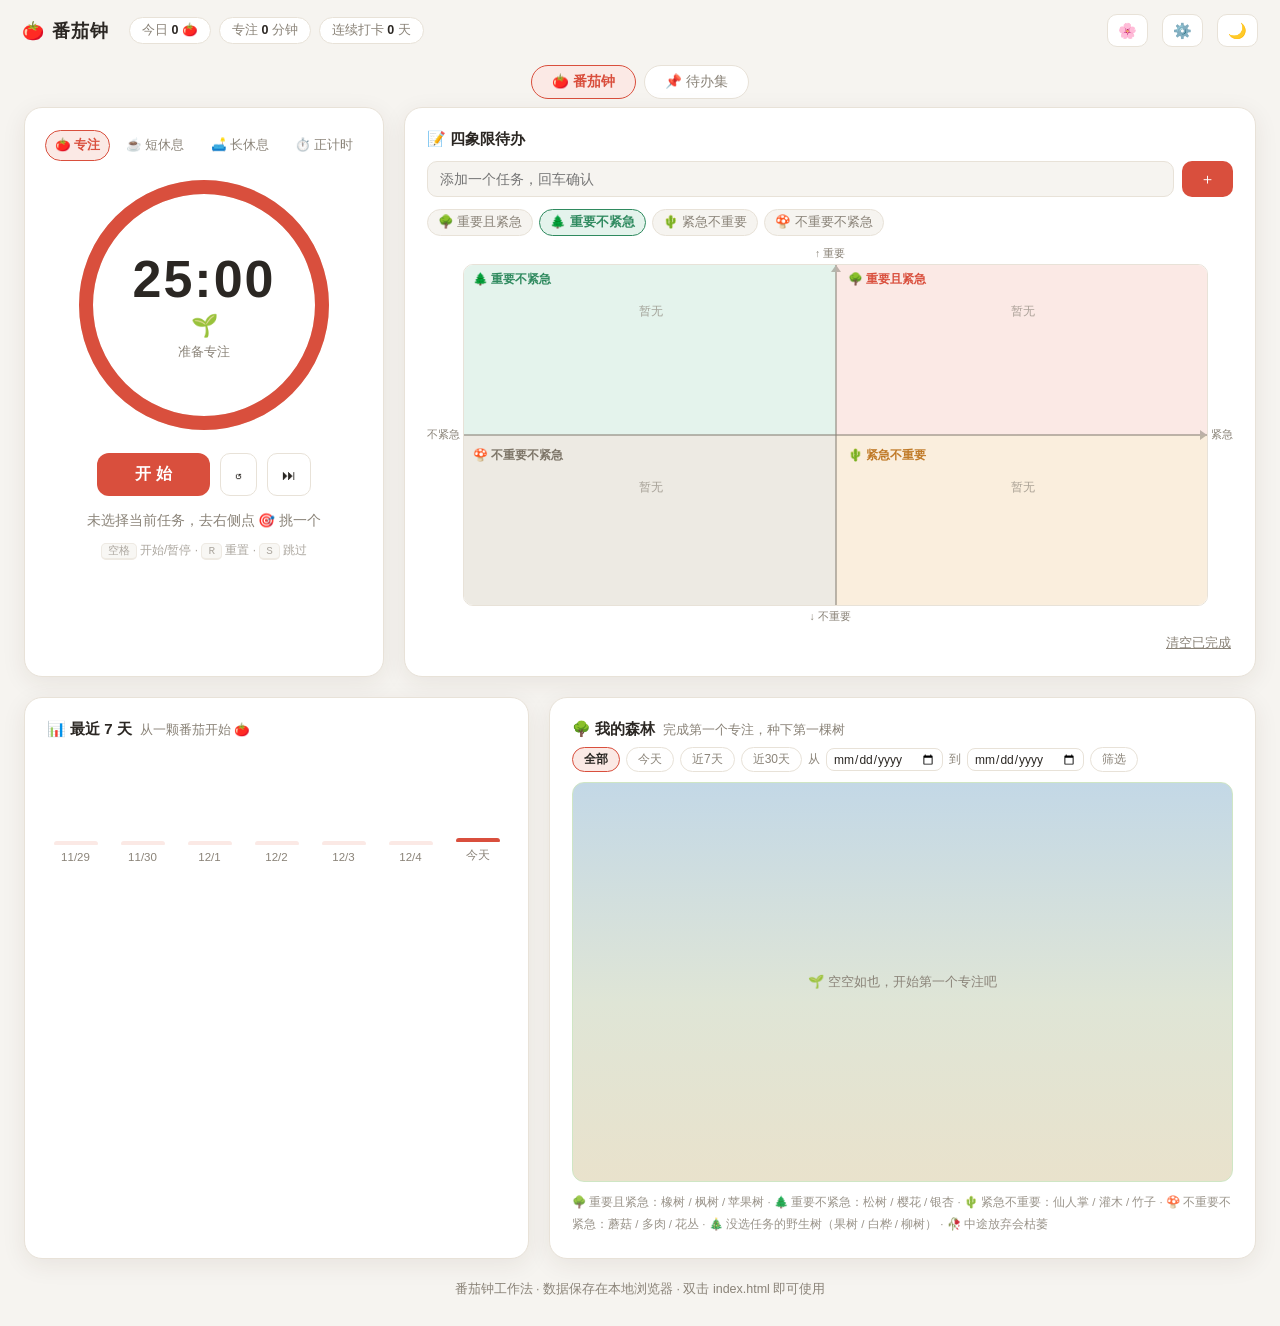
==== commit 8de4454b: "账号隔离补全与番茄钟修复" ====
--- a/tomato/index.html
+++ b/tomato/index.html
@@ -6,7 +6,6 @@
   <meta name="description" content="番茄钟工作法：专注计时 + 待办清单 + 每日打卡统计，数据保存在本地浏览器">
   <title>番茄钟 · 专注 + 待办</title>
   <link rel="icon" href="data:image/svg+xml,<svg xmlns='http://www.w3.org/2000/svg' viewBox='0 0 100 100'><text y='.9em' font-size='90'>🍅</text></svg>">
-  <script src="xlsx.full.min.js"></script>
   <style>
     :root {
       --bg: #f6f4f0;
@@ -14,6 +13,7 @@
       --text: #2b2723;
       --muted: #8a8378;
       --line: #e8e2d8;
+      --border: var(--line);   /* 森林筛选等处引用；暗色块的 --line 重定义会同步生效 */
       --accent: #d94f3d;
       --accent-soft: #fbe9e5;
       --ok: #3d9a6c;
@@ -2004,20 +2004,37 @@
     return { rows, merges, habitCols: col - 2 };
   }
 
-  function exportHabits() {
-    if (!data.habits.length) { alert("还没有习惯可以导出"); return; }
-    const { rows, merges, habitCols } = buildHabitRows();
-    if (typeof XLSX === "undefined") {
-      // 兜底：没有 SheetJS 就导出 CSV
-      const csv = rows.map(r => r.map(v => `"${String(v ?? "").replace(/"/g, '""')}"`).join(",")).join("\r\n");
-      const blob = new Blob(["\uFEFF" + csv], { type: "text/csv;charset=utf-8" });
-      const a = document.createElement("a");
-      a.href = URL.createObjectURL(blob);
-      a.download = `打卡表_${dateKey()}.csv`;
-      a.click();
-      URL.revokeObjectURL(a.href);
-      return;
-    }
+    /* SheetJS 按需加载：与主页共用 ../js/vendor/ 同一份（此前 tomato/ 自带完整
+       882KB 副本且每次打开都无条件加载）；加载失败自动走 CSV 兜底 */
+    let xlsxState = null;
+    function ensureXLSX() {
+      if (typeof XLSX !== "undefined") return Promise.resolve(true);
+      if (xlsxState !== null) return xlsxState;
+      xlsxState = new Promise((resolve) => {
+        const s = document.createElement("script");
+        s.src = "../js/vendor/xlsx.full.min.js";
+        s.onload = () => resolve(true);
+        s.onerror = () => { xlsxState = null; resolve(false); };
+        document.head.appendChild(s);
+      });
+      return xlsxState;
+    }
+
+  async function exportHabits() {
+      if (!data.habits.length) { alert("还没有习惯可以导出"); return; }
+      const { rows, merges, habitCols } = buildHabitRows();
+      const xlsxOk = await ensureXLSX();
+      if (!xlsxOk || typeof XLSX === "undefined") {
+        // 兜底：SheetJS 加载失败就导出 CSV
+        const csv = rows.map(r => r.map(v => `"${String(v ?? "").replace(/"/g, '""')}"`).join(",")).join("\r\n");
+        const blob = new Blob(["\uFEFF" + csv], { type: "text/csv;charset=utf-8" });
+        const a = document.createElement("a");
+        a.href = URL.createObjectURL(blob);
+        a.download = `打卡表_${dateKey()}.csv`;
+        a.click();
+        URL.revokeObjectURL(a.href);
+        return;
+      }
     const ws = XLSX.utils.aoa_to_sheet(rows);
     ws["!merges"] = merges;
     ws["!cols"] = [{ wch: 11 }, { wch: 6 }, ...Array(habitCols).fill({ wch: 12 })];
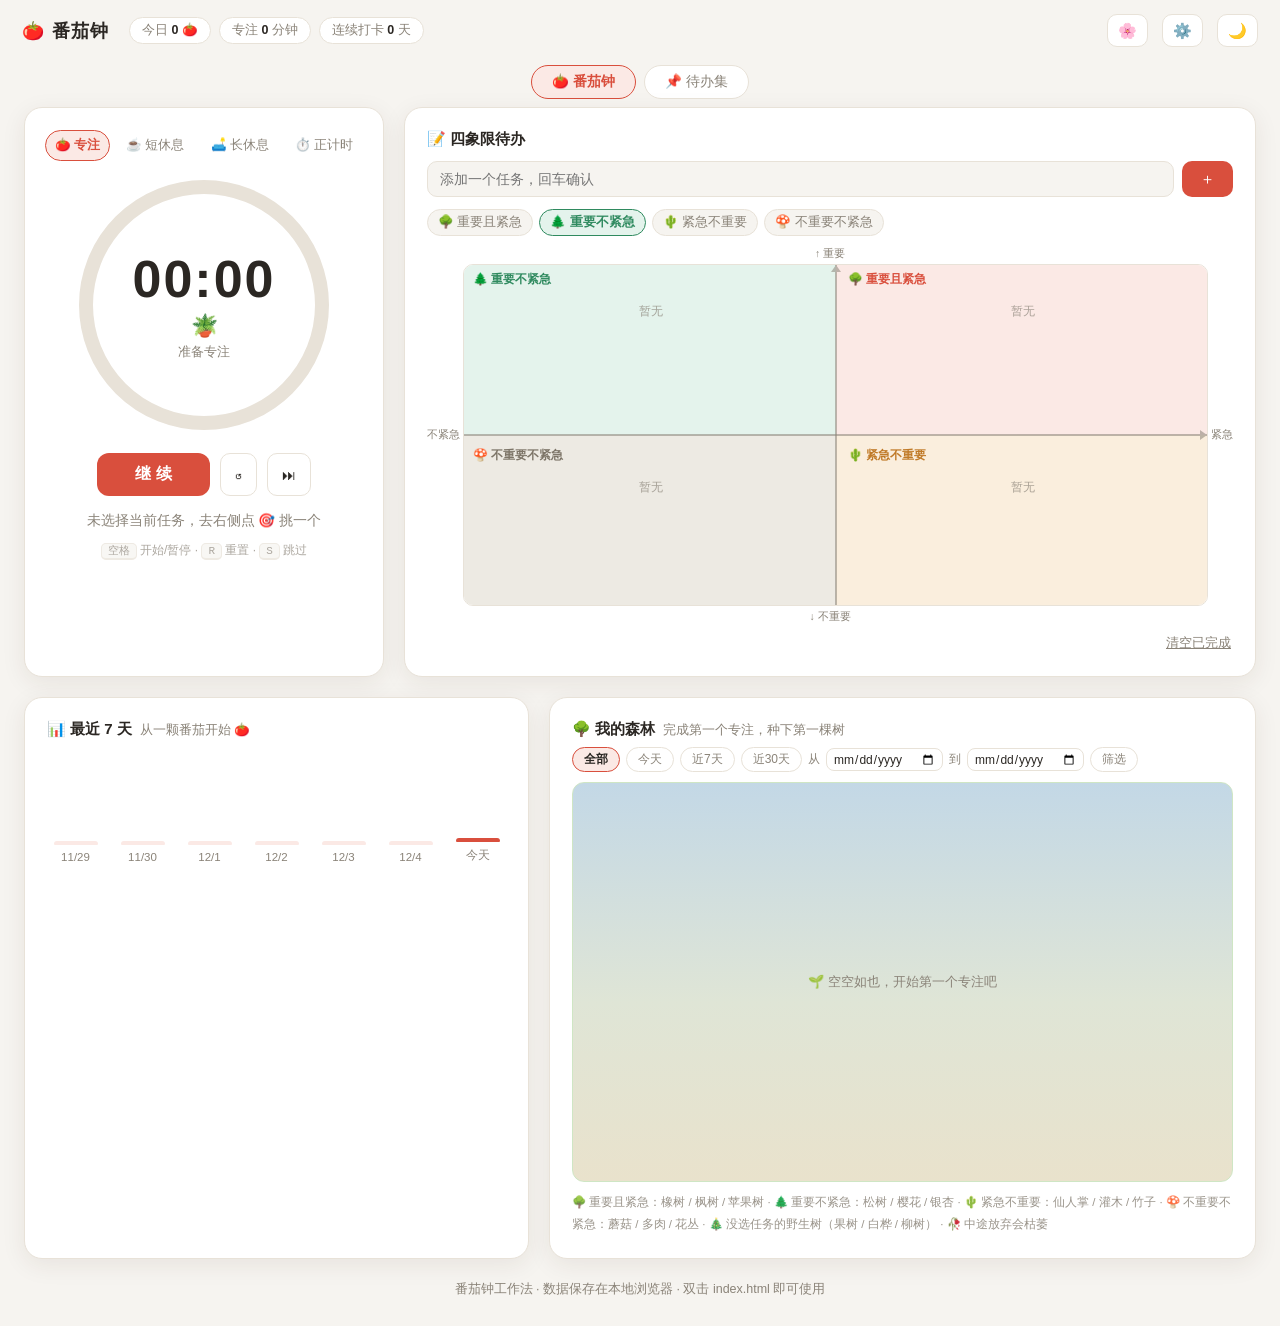
==== commit 46189b3e: "番茄钟计时持久化与主题联动" ====
--- a/tomato/index.html
+++ b/tomato/index.html
@@ -26,11 +26,25 @@
       --text: #efe9e1;
       --muted: #9a9184;
       --line: #38332d;
+      --border: var(--line);
       --accent: #e86850;
       --accent-soft: #3a2723;
       --ok: #5cba8a;
       --ok-soft: #21362b;
       --shadow: 0 6px 24px rgba(0, 0, 0, .35);
+    }
+    /* 护眼：与主页 🌿 主题同源配色（星历内嵌 ?theme=eye 时生效） */
+    html[data-theme="eye"] {
+      --bg: #cfe6d0;
+      --card: #e6f2e7;
+      --text: #2b4236;
+      --muted: #5d7a68;
+      --line: #b7d6bc;
+      --accent: #3a8f5f;
+      --accent-soft: #d8eedd;
+      --ok: #3a8f5f;
+      --ok-soft: #d8eedd;
+      --shadow: 0 6px 24px rgba(43, 66, 54, .14);
     }
     /* 阶段配色：专注红 / 短休绿 / 长休蓝 */
     html[data-phase="focus"]  { --phase: var(--accent); --phase-soft: var(--accent-soft); }
@@ -787,6 +801,7 @@
   ================================================================ */
 
   const LS_KEY = "pomodoro.v1";
+  const RUN_KEY = "pomodoro.run.v1";   // 运行态（关弹窗/刷新后按时间戳续算）
   const PHASE_NAMES = { focus: "专注", short: "短休息", long: "长休息" };
   const PHASE_HINT  = { focus: "准备专注", short: "喝口水，站起来走走", long: "好好休息一下" };
   // 四象限（横轴：紧急程度，纵轴：重要程度），象限决定种出的树种
@@ -965,7 +980,7 @@
         data.settings[phase] = v;   // 写回设置，下次也用这个时长
         save();
         remainMs = v * 60000;
-        renderTimer();
+        renderTimer(); saveRun();
       }
     };
     input.onblur = () => finish(true);
@@ -1477,20 +1492,51 @@
   }
   function stopTick() { if (tickTimer) { clearInterval(tickTimer); tickTimer = null; } }
 
+  /* ---------- 运行态持久化：关弹窗 / 刷新 / 重启后按时间戳续算 ----------
+     状态变化即写入 RUN_KEY；弹窗被星历置回 about:blank 时触发 pagehide 保存。
+     时间是绝对时间戳，关着的期间照常流逝，重开即恢复（注释承诺从此成立）。 */
+  function saveRun() {
+    try { localStorage.setItem(RUN_KEY, JSON.stringify({ phase, running, endAt, startAt, remainMs })); } catch (e) { /* 忽略 */ }
+  }
+  function restoreRun() {
+    let s = null;
+    try { s = JSON.parse(localStorage.getItem(RUN_KEY) || "null"); } catch (e) { /* 忽略 */ }
+    if (!s || !["focus", "short", "long", "up"].includes(s.phase)) return;
+    phase = s.phase;
+    document.querySelectorAll("#modes button").forEach(b =>
+      b.classList.toggle("active", b.dataset.phase === phase));
+    if (phase === "up") {
+      if (s.running && s.startAt) { startAt = s.startAt; running = true; startTick(); }
+      return;
+    }
+    remainMs = Number(s.remainMs) || 0;
+    if (s.running && s.endAt) {
+      if (Date.now() < s.endAt) {
+        endAt = s.endAt; running = true; startTick();
+      } else {
+        completePhase();   // 关着的时候已经走完：补结算（种树/统计/进下一阶段）
+      }
+    } else if (remainMs <= 0 || remainMs >= phaseMs(phase)) {
+      remainMs = phaseMs(phase);
+    }
+    renderTimer();
+  }
+  window.addEventListener("pagehide", saveRun);
+
   function start() {
     if (running) return;
-    if (phase === "up") { startAt = Date.now(); running = true; startTick(); renderTimer(); return; }
+    if (phase === "up") { startAt = Date.now(); running = true; startTick(); renderTimer(); saveRun(); return; }
     const total = phaseMs(phase);
     if (remainMs <= 0 || remainMs >= total) remainMs = total;
     endAt = Date.now() + remainMs;
     running = true;
-    startTick(); renderTimer();
+    startTick(); renderTimer(); saveRun();
   }
   function pause() {
     if (!running || phase === "up") return;
     remainMs = Math.max(0, endAt - Date.now());
     running = false;
-    stopTick(); renderTimer();
+    stopTick(); renderTimer(); saveRun();
   }
   function resetPhase() {
     // 专注计时中重置：小树枯萎（没开跑的重置不算）
@@ -1503,7 +1549,7 @@
     running = false; stopTick();
     remainMs = phaseMs(phase);
     document.body.classList.remove("flash");
-    renderTimer();
+    renderTimer(); saveRun();
   }
   function switchPhase(p, autostart) {
     phase = p;
@@ -1512,7 +1558,7 @@
     document.body.classList.remove("flash");
     document.querySelectorAll("#modes button").forEach(b =>
       b.classList.toggle("active", b.dataset.phase === p));
-    renderTimer();
+    renderTimer(); saveRun();
     if (autostart) start();
   }
 
@@ -1569,7 +1615,7 @@
 
   function finishCountUp() {
     const mins = Math.floor((Date.now() - startAt) / 60000);
-    running = false; stopTick();
+    running = false; stopTick(); saveRun();
     if (mins < 1) {
       flashTitle("⏱ 不足 1 分钟，这次就不记录啦");
       switchPhase("up", false);
@@ -1683,13 +1729,20 @@
   };
 
   els.themeBtn.onclick = () => {
-    data.settings.theme = data.settings.theme === "dark" ? "light" : "dark";
+    const seq = ["light", "eye", "dark"];
+    const cur = seq.includes(data.settings.theme) ? data.settings.theme : "light";
+    data.settings.theme = seq[(seq.indexOf(cur) + 1) % seq.length];
+    document.documentElement.dataset.theme = data.settings.theme;   // 内嵌时立即覆盖本次会话，下次打开仍跟随主页
     save(); applyTheme();
   };
   function applyTheme() {
-    const dark = data.settings.theme === "dark";
-    document.documentElement.dataset.theme = data.settings.theme;
-    els.themeBtn.textContent = dark ? "☀️" : "🌙";
+    let t = document.documentElement.dataset.theme;   // 星历内嵌时已被 ?theme= 预置
+    if (!["light", "eye", "dark"].includes(t)) {
+      t = ["light", "eye", "dark"].includes(data.settings.theme) ? data.settings.theme : "light";
+    }
+    document.documentElement.dataset.theme = t;
+    els.themeBtn.textContent = t === "dark" ? "☀️" : (t === "eye" ? "🌿" : "🌙");
+    els.themeBtn.title = "切换亮色 / 护眼 / 暗色主题";
   }
 
   /* ---------- 设置 ---------- */
@@ -1752,6 +1805,7 @@
   els.wipeBtn.onclick = () => {
     if (!confirm("确定清空所有数据吗？（待办、统计、设置都会删除）")) return;
     data = defaultData();
+    localStorage.removeItem(RUN_KEY);   // 运行态一并清掉
     save(); resetPhase(); renderTodos(); renderCurrentTask(); renderStats(); renderForest(); applyTheme();
     els.settingsMask.hidden = true;
   };
@@ -2319,8 +2373,11 @@
   });
 
   /* ---------- 启动 ---------- */
+  /* 星历内嵌时跟随主页主题（?theme=light|eye|dark，见 js/tomato.js）；独立打开用自己保存的 */
+  const qTheme = new URLSearchParams(location.search).get("theme");
+  if (["light", "eye", "dark"].includes(qTheme)) document.documentElement.dataset.theme = qTheme;
   applyTheme();
-  remainMs = phaseMs(phase);
+  restoreRun();
   renderTimer(); renderTodos(); renderCurrentTask(); renderStats(); renderForest();
   updatePeriodBtnTitle();
   // 截止标签随时间自动降级（每分钟刷新一次，有待办才刷）
